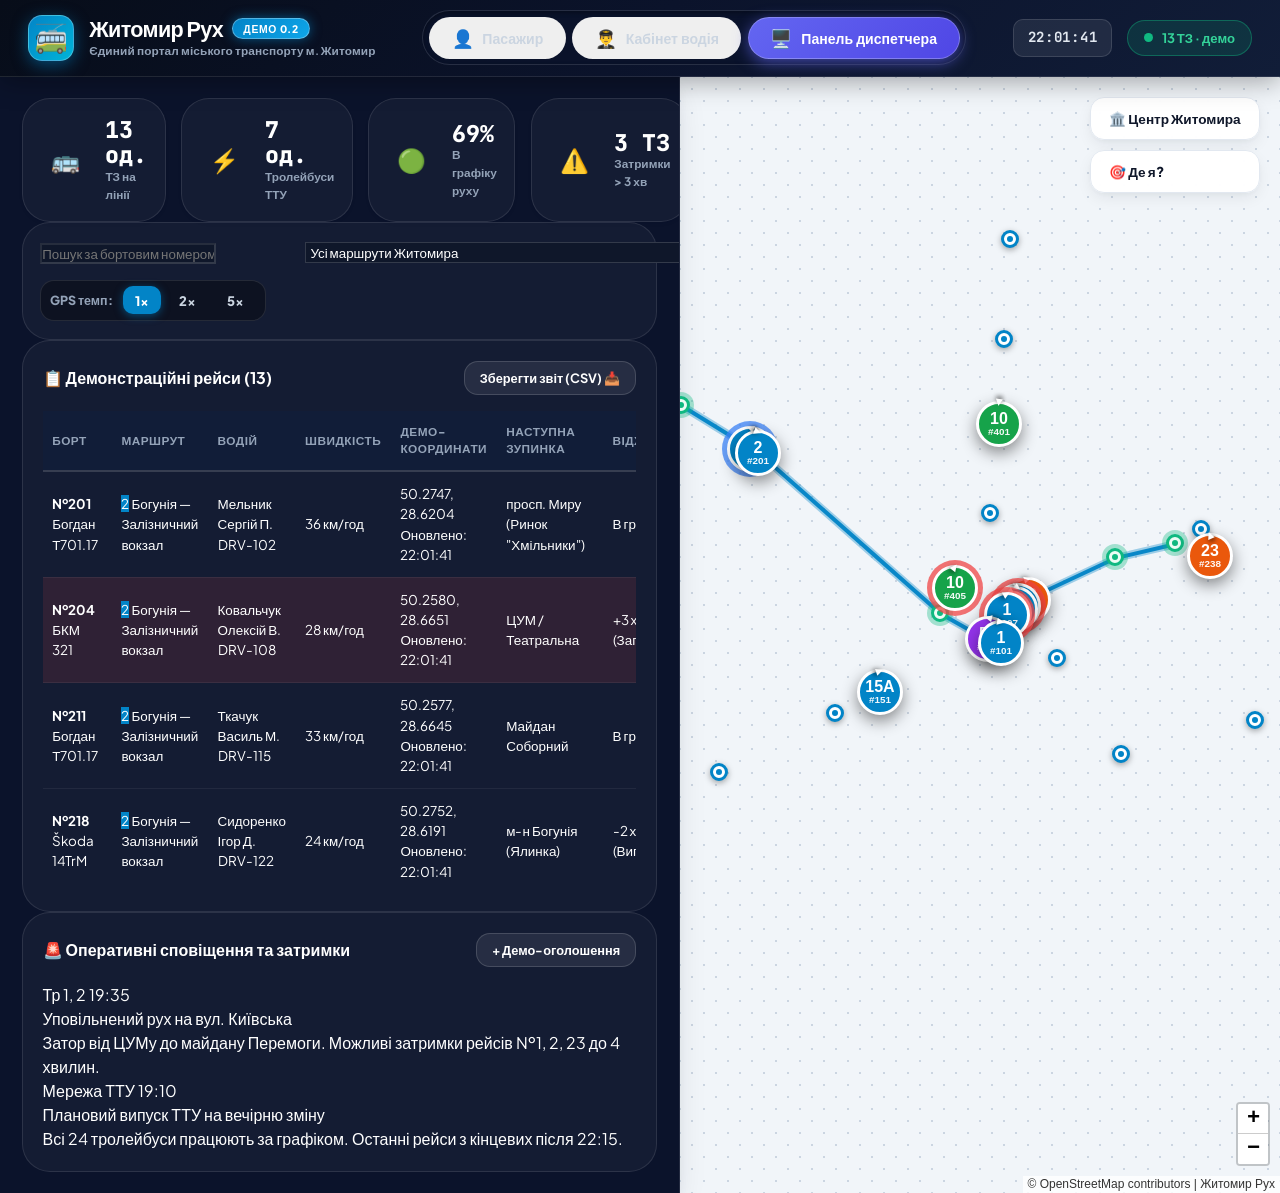
==== dispatcher.html @ 59715b7a "Add Zhytomyr transit demo app" ====
<!DOCTYPE html>
<html lang="uk">
<head>
  <meta charset="UTF-8">
  <meta name="viewport" content="width=device-width, initial-scale=1.0, maximum-scale=1.0, user-scalable=no">
  <title>Житомир Рух — Міський транспорт онлайн | Пасажир, Водій, Диспетчер</title>
  
  <!-- Шрифти -->
  <link rel="preconnect" href="https://fonts.googleapis.com">
  <link rel="preconnect" href="https://fonts.gstatic.com" crossorigin>
  <link href="https://fonts.googleapis.com/css2?family=Plus+Jakarta+Sans:wght@400;500;600;700;800;900&family=JetBrains+Mono:wght@400;500;600;700;800&display=swap" rel="stylesheet">

  <!-- Локальний автономний Leaflet CSS (без жодних помилок завантаження) -->
  <link rel="stylesheet" href="assets/leaflet.css">

  <!-- Преміум стилі додатку -->
  <link rel="stylesheet" href="css/styles.css">
</head>
<body data-page="dispatcher">

  <!-- ВЕРХНЯ ШАПКА З БРЕНДОМ ТА НАВІГАЦІЄЮ 3-Х СТОРІНОК -->
  <header class="app-header">
    <div class="brand-section">
      <a href="#passenger" class="brand-link" title="Житомир Рух">
        <div class="brand-logo-icon">🚎</div>
        <div class="brand-title-wrap">
          <h1 class="brand-title">
            Житомир Рух
            <span class="live-pill">ДЕМО 0.2</span>
          </h1>
          <span class="brand-tagline">Єдиний портал міського транспорту м. Житомир</span>
        </div>
      </a>
    </div>

    <!-- Навігація 3-х сторінок сайту -->
    <nav class="role-nav-container" aria-label="Сторінки сайту">
      <button class="role-nav-link active" data-role="passenger" title="Сторінка для пасажирів">
        <span class="role-icon">👤</span>
        <span class="role-text">Пасажир</span>
      </button>
      <button class="role-nav-link" data-role="driver" title="Сторінка для водіїв транспорту">
        <span class="role-icon">👨‍✈️</span>
        <span class="role-text">Кабінет водія</span>
      </button>
      <button class="role-nav-link" data-role="dispatcher" title="Сторінка диспетчера">
        <span class="role-icon">🖥️</span>
        <span class="role-text">Панель диспетчера</span>
      </button>
    </nav>

    <!-- Цифровий годинник та статус підключення -->
    <div class="header-right-meta">
      <div class="live-clock-badge" id="header-clock">--:--:--</div>
      <div class="header-status-indicator">
        <div class="pulse-dot"></div>
        <span id="header-live-counter">Демо-дані · GPS не підключено</span>
      </div>
    </div>
  </header>

  <!-- ГОЛОВНИЙ РОБОЧИЙ ПРОСТІР (3 ПОВНОЦІННІ СТОРІНКИ В ОДНОМУ САЙТІ) -->
  <main class="app-main-layout">

    <!-- ========================================== -->
    <!-- СТОРІНКА 1: ПАСАЖИРСЬКИЙ СЕРВІС            -->
    <!-- ========================================== -->
    <div id="page-passenger" class="page-view active-page">
      <aside class="passenger-sidebar" id="passenger-container">
        <!-- Заповнюється PassengerComponent: пошук, маршрути, табло прибуття, розклади -->
      </aside>
      <section class="map-viewport-container map-mount-point" id="map-mount-passenger">
        <!-- Спільна карта монтується сюди за замовчуванням -->
        <div id="shared-map-wrapper" style="width:100%;height:100%;position:relative;">
          <div id="leaflet-map"></div>
          <div class="map-floating-toolbar">
            <button id="btn-map-center-city" class="btn-map-control" title="Центрувати на майдані Соборному">
              <span>🏛️ Центр Житомира</span>
            </button>
            <button id="btn-map-my-location" class="btn-map-control" title="Моє поточне розташування">
              <span>🎯 Де я?</span>
            </button>
          </div>
        </div>
      </section>
    </div>

    <!-- ========================================== -->
    <!-- СТОРІНКА 2: КАБІНЕТ ВОДІЯ (COCKPIT HUD)   -->
    <!-- ========================================== -->
    <div id="page-driver" class="page-view">
      <aside class="driver-sidebar" id="driver-container">
        <!-- Заповнюється DriverComponent: цифровий спідометр, HUD, табель зупинок, кнопки заторів -->
      </aside>
      <section class="map-viewport-container map-mount-point" id="map-mount-driver">
        <!-- Сюди переміщується карта при відкритті сторінки водія -->
      </section>
    </div>

    <!-- ========================================== -->
    <!-- СТОРІНКА 3: ДИСПЕТЧЕРСЬКИЙ ПУНКТ КЕРУВАННЯ -->
    <!-- ========================================== -->
    <div id="page-dispatcher" class="page-view">
      <aside class="dispatcher-sidebar" id="dispatcher-container">
        <!-- Заповнюється DispatcherComponent: 5 KPI карток, таблиця рейсів, фільтри, журнал подій -->
      </aside>
      <section class="map-viewport-container map-mount-point" id="map-mount-dispatcher">
        <!-- Сюди переміщується карта при відкритті сторінки диспетчера -->
      </section>
    </div>

  </main>

  <!-- Локальний автономний Leaflet JS (100% надійність без збоїв мережі) -->
  <script src="assets/leaflet.js"></script>

  <!-- Головний єдиний бандл додатку -->
  <script src="js/bundle.js"></script>
</body>
</html>
---- assets/leaflet.css ----
/* required styles */

.leaflet-pane,
.leaflet-tile,
.leaflet-marker-icon,
.leaflet-marker-shadow,
.leaflet-tile-container,
.leaflet-pane > svg,
.leaflet-pane > canvas,
.leaflet-zoom-box,
.leaflet-image-layer,
.leaflet-layer {
	position: absolute;
	left: 0;
	top: 0;
	}
.leaflet-container {
	overflow: hidden;
	}
.leaflet-tile,
.leaflet-marker-icon,
.leaflet-marker-shadow {
	-webkit-user-select: none;
	   -moz-user-select: none;
	        user-select: none;
	  -webkit-user-drag: none;
	}
/* Prevents IE11 from highlighting tiles in blue */
.leaflet-tile::selection {
	background: transparent;
}
/* Safari renders non-retina tile on retina better with this, but Chrome is worse */
.leaflet-safari .leaflet-tile {
	image-rendering: -webkit-optimize-contrast;
	}
/* hack that prevents hw layers "stretching" when loading new tiles */
.leaflet-safari .leaflet-tile-container {
	width: 1600px;
	height: 1600px;
	-webkit-transform-origin: 0 0;
	}
.leaflet-marker-icon,
.leaflet-marker-shadow {
	display: block;
	}
/* .leaflet-container svg: reset svg max-width decleration shipped in Joomla! (joomla.org) 3.x */
/* .leaflet-container img: map is broken in FF if you have max-width: 100% on tiles */
.leaflet-container .leaflet-overlay-pane svg {
	max-width: none !important;
	max-height: none !important;
	}
.leaflet-container .leaflet-marker-pane img,
.leaflet-container .leaflet-shadow-pane img,
.leaflet-container .leaflet-tile-pane img,
.leaflet-container img.leaflet-image-layer,
.leaflet-container .leaflet-tile {
	max-width: none !important;
	max-height: none !important;
	width: auto;
	padding: 0;
	}

.leaflet-container img.leaflet-tile {
	/* See: https://bugs.chromium.org/p/chromium/issues/detail?id=600120 */
	mix-blend-mode: plus-lighter;
}

.leaflet-container.leaflet-touch-zoom {
	-ms-touch-action: pan-x pan-y;
	touch-action: pan-x pan-y;
	}
.leaflet-container.leaflet-touch-drag {
	-ms-touch-action: pinch-zoom;
	/* Fallback for FF which doesn't support pinch-zoom */
	touch-action: none;
	touch-action: pinch-zoom;
}
.leaflet-container.leaflet-touch-drag.leaflet-touch-zoom {
	-ms-touch-action: none;
	touch-action: none;
}
.leaflet-container {
	-webkit-tap-highlight-color: transparent;
}
.leaflet-container a {
	-webkit-tap-highlight-color: rgba(51, 181, 229, 0.4);
}
.leaflet-tile {
	filter: inherit;
	visibility: hidden;
	}
.leaflet-tile-loaded {
	visibility: inherit;
	}
.leaflet-zoom-box {
	width: 0;
	height: 0;
	-moz-box-sizing: border-box;
	     box-sizing: border-box;
	z-index: 800;
	}
/* workaround for https://bugzilla.mozilla.org/show_bug.cgi?id=888319 */
.leaflet-overlay-pane svg {
	-moz-user-select: none;
	}

.leaflet-pane         { z-index: 400; }

.leaflet-tile-pane    { z-index: 200; }
.leaflet-overlay-pane { z-index: 400; }
.leaflet-shadow-pane  { z-index: 500; }
.leaflet-marker-pane  { z-index: 600; }
.leaflet-tooltip-pane   { z-index: 650; }
.leaflet-popup-pane   { z-index: 700; }

.leaflet-map-pane canvas { z-index: 100; }
.leaflet-map-pane svg    { z-index: 200; }

.leaflet-vml-shape {
	width: 1px;
	height: 1px;
	}
.lvml {
	behavior: url(#default#VML);
	display: inline-block;
	position: absolute;
	}


/* control positioning */

.leaflet-control {
	position: relative;
	z-index: 800;
	pointer-events: visiblePainted; /* IE 9-10 doesn't have auto */
	pointer-events: auto;
	}
.leaflet-top,
.leaflet-bottom {
	position: absolute;
	z-index: 1000;
	pointer-events: none;
	}
.leaflet-top {
	top: 0;
	}
.leaflet-right {
	right: 0;
	}
.leaflet-bottom {
	bottom: 0;
	}
.leaflet-left {
	left: 0;
	}
.leaflet-control {
	float: left;
	clear: both;
	}
.leaflet-right .leaflet-control {
	float: right;
	}
.leaflet-top .leaflet-control {
	margin-top: 10px;
	}
.leaflet-bottom .leaflet-control {
	margin-bottom: 10px;
	}
.leaflet-left .leaflet-control {
	margin-left: 10px;
	}
.leaflet-right .leaflet-control {
	margin-right: 10px;
	}


/* zoom and fade animations */

.leaflet-fade-anim .leaflet-popup {
	opacity: 0;
	-webkit-transition: opacity 0.2s linear;
	   -moz-transition: opacity 0.2s linear;
	        transition: opacity 0.2s linear;
	}
.leaflet-fade-anim .leaflet-map-pane .leaflet-popup {
	opacity: 1;
	}
.leaflet-zoom-animated {
	-webkit-transform-origin: 0 0;
	    -ms-transform-origin: 0 0;
	        transform-origin: 0 0;
	}
svg.leaflet-zoom-animated {
	will-change: transform;
}

.leaflet-zoom-anim .leaflet-zoom-animated {
	-webkit-transition: -webkit-transform 0.25s cubic-bezier(0,0,0.25,1);
	   -moz-transition:    -moz-transform 0.25s cubic-bezier(0,0,0.25,1);
	        transition:         transform 0.25s cubic-bezier(0,0,0.25,1);
	}
.leaflet-zoom-anim .leaflet-tile,
.leaflet-pan-anim .leaflet-tile {
	-webkit-transition: none;
	   -moz-transition: none;
	        transition: none;
	}

.leaflet-zoom-anim .leaflet-zoom-hide {
	visibility: hidden;
	}


/* cursors */

.leaflet-interactive {
	cursor: pointer;
	}
.leaflet-grab {
	cursor: -webkit-grab;
	cursor:    -moz-grab;
	cursor:         grab;
	}
.leaflet-crosshair,
.leaflet-crosshair .leaflet-interactive {
	cursor: crosshair;
	}
.leaflet-popup-pane,
.leaflet-control {
	cursor: auto;
	}
.leaflet-dragging .leaflet-grab,
.leaflet-dragging .leaflet-grab .leaflet-interactive,
.leaflet-dragging .leaflet-marker-draggable {
	cursor: move;
	cursor: -webkit-grabbing;
	cursor:    -moz-grabbing;
	cursor:         grabbing;
	}

/* marker & overlays interactivity */
.leaflet-marker-icon,
.leaflet-marker-shadow,
.leaflet-image-layer,
.leaflet-pane > svg path,
.leaflet-tile-container {
	pointer-events: none;
	}

.leaflet-marker-icon.leaflet-interactive,
.leaflet-image-layer.leaflet-interactive,
.leaflet-pane > svg path.leaflet-interactive,
svg.leaflet-image-layer.leaflet-interactive path {
	pointer-events: visiblePainted; /* IE 9-10 doesn't have auto */
	pointer-events: auto;
	}

/* visual tweaks */

.leaflet-container {
	background: #ddd;
	outline-offset: 1px;
	}
.leaflet-container a {
	color: #0078A8;
	}
.leaflet-zoom-box {
	border: 2px dotted #38f;
	background: rgba(255,255,255,0.5);
	}


/* general typography */
.leaflet-container {
	font-family: "Helvetica Neue", Arial, Helvetica, sans-serif;
	font-size: 12px;
	font-size: 0.75rem;
	line-height: 1.5;
	}


/* general toolbar styles */

.leaflet-bar {
	box-shadow: 0 1px 5px rgba(0,0,0,0.65);
	border-radius: 4px;
	}
.leaflet-bar a {
	background-color: #fff;
	border-bottom: 1px solid #ccc;
	width: 26px;
	height: 26px;
	line-height: 26px;
	display: block;
	text-align: center;
	text-decoration: none;
	color: black;
	}
.leaflet-bar a,
.leaflet-control-layers-toggle {
	background-position: 50% 50%;
	background-repeat: no-repeat;
	display: block;
	}
.leaflet-bar a:hover,
.leaflet-bar a:focus {
	background-color: #f4f4f4;
	}
.leaflet-bar a:first-child {
	border-top-left-radius: 4px;
	border-top-right-radius: 4px;
	}
.leaflet-bar a:last-child {
	border-bottom-left-radius: 4px;
	border-bottom-right-radius: 4px;
	border-bottom: none;
	}
.leaflet-bar a.leaflet-disabled {
	cursor: default;
	background-color: #f4f4f4;
	color: #bbb;
	}

.leaflet-touch .leaflet-bar a {
	width: 30px;
	height: 30px;
	line-height: 30px;
	}
.leaflet-touch .leaflet-bar a:first-child {
	border-top-left-radius: 2px;
	border-top-right-radius: 2px;
	}
.leaflet-touch .leaflet-bar a:last-child {
	border-bottom-left-radius: 2px;
	border-bottom-right-radius: 2px;
	}

/* zoom control */

.leaflet-control-zoom-in,
.leaflet-control-zoom-out {
	font: bold 18px 'Lucida Console', Monaco, monospace;
	text-indent: 1px;
	}

.leaflet-touch .leaflet-control-zoom-in, .leaflet-touch .leaflet-control-zoom-out  {
	font-size: 22px;
	}


/* layers control */

.leaflet-control-layers {
	box-shadow: 0 1px 5px rgba(0,0,0,0.4);
	background: #fff;
	border-radius: 5px;
	}
.leaflet-control-layers-toggle {
	background-image: url(images/layers.png);
	width: 36px;
	height: 36px;
	}
.leaflet-retina .leaflet-control-layers-toggle {
	background-image: url(images/layers-2x.png);
	background-size: 26px 26px;
	}
.leaflet-touch .leaflet-control-layers-toggle {
	width: 44px;
	height: 44px;
	}
.leaflet-control-layers .leaflet-control-layers-list,
.leaflet-control-layers-expanded .leaflet-control-layers-toggle {
	display: none;
	}
.leaflet-control-layers-expanded .leaflet-control-layers-list {
	display: block;
	position: relative;
	}
.leaflet-control-layers-expanded {
	padding: 6px 10px 6px 6px;
	color: #333;
	background: #fff;
	}
.leaflet-control-layers-scrollbar {
	overflow-y: scroll;
	overflow-x: hidden;
	padding-right: 5px;
	}
.leaflet-control-layers-selector {
	margin-top: 2px;
	position: relative;
	top: 1px;
	}
.leaflet-control-layers label {
	display: block;
	font-size: 13px;
	font-size: 1.08333em;
	}
.leaflet-control-layers-separator {
	height: 0;
	border-top: 1px solid #ddd;
	margin: 5px -10px 5px -6px;
	}

/* Default icon URLs */
.leaflet-default-icon-path { /* used only in path-guessing heuristic, see L.Icon.Default */
	background-image: url(images/marker-icon.png);
	}


/* attribution and scale controls */

.leaflet-container .leaflet-control-attribution {
	background: #fff;
	background: rgba(255, 255, 255, 0.8);
	margin: 0;
	}
.leaflet-control-attribution,
.leaflet-control-scale-line {
	padding: 0 5px;
	color: #333;
	line-height: 1.4;
	}
.leaflet-control-attribution a {
	text-decoration: none;
	}
.leaflet-control-attribution a:hover,
.leaflet-control-attribution a:focus {
	text-decoration: underline;
	}
.leaflet-attribution-flag {
	display: inline !important;
	vertical-align: baseline !important;
	width: 1em;
	height: 0.6669em;
	}
.leaflet-left .leaflet-control-scale {
	margin-left: 5px;
	}
.leaflet-bottom .leaflet-control-scale {
	margin-bottom: 5px;
	}
.leaflet-control-scale-line {
	border: 2px solid #777;
	border-top: none;
	line-height: 1.1;
	padding: 2px 5px 1px;
	white-space: nowrap;
	-moz-box-sizing: border-box;
	     box-sizing: border-box;
	background: rgba(255, 255, 255, 0.8);
	text-shadow: 1px 1px #fff;
	}
.leaflet-control-scale-line:not(:first-child) {
	border-top: 2px solid #777;
	border-bottom: none;
	margin-top: -2px;
	}
.leaflet-control-scale-line:not(:first-child):not(:last-child) {
	border-bottom: 2px solid #777;
	}

.leaflet-touch .leaflet-control-attribution,
.leaflet-touch .leaflet-control-layers,
.leaflet-touch .leaflet-bar {
	box-shadow: none;
	}
.leaflet-touch .leaflet-control-layers,
.leaflet-touch .leaflet-bar {
	border: 2px solid rgba(0,0,0,0.2);
	background-clip: padding-box;
	}


/* popup */

.leaflet-popup {
	position: absolute;
	text-align: center;
	margin-bottom: 20px;
	}
.leaflet-popup-content-wrapper {
	padding: 1px;
	text-align: left;
	border-radius: 12px;
	}
.leaflet-popup-content {
	margin: 13px 24px 13px 20px;
	line-height: 1.3;
	font-size: 13px;
	font-size: 1.08333em;
	min-height: 1px;
	}
.leaflet-popup-content p {
	margin: 17px 0;
	margin: 1.3em 0;
	}
.leaflet-popup-tip-container {
	width: 40px;
	height: 20px;
	position: absolute;
	left: 50%;
	margin-top: -1px;
	margin-left: -20px;
	overflow: hidden;
	pointer-events: none;
	}
.leaflet-popup-tip {
	width: 17px;
	height: 17px;
	padding: 1px;

	margin: -10px auto 0;
	pointer-events: auto;

	-webkit-transform: rotate(45deg);
	   -moz-transform: rotate(45deg);
	    -ms-transform: rotate(45deg);
	        transform: rotate(45deg);
	}
.leaflet-popup-content-wrapper,
.leaflet-popup-tip {
	background: white;
	color: #333;
	box-shadow: 0 3px 14px rgba(0,0,0,0.4);
	}
.leaflet-container a.leaflet-popup-close-button {
	position: absolute;
	top: 0;
	right: 0;
	border: none;
	text-align: center;
	width: 24px;
	height: 24px;
	font: 16px/24px Tahoma, Verdana, sans-serif;
	color: #757575;
	text-decoration: none;
	background: transparent;
	}
.leaflet-container a.leaflet-popup-close-button:hover,
.leaflet-container a.leaflet-popup-close-button:focus {
	color: #585858;
	}
.leaflet-popup-scrolled {
	overflow: auto;
	}

.leaflet-oldie .leaflet-popup-content-wrapper {
	-ms-zoom: 1;
	}
.leaflet-oldie .leaflet-popup-tip {
	width: 24px;
	margin: 0 auto;

	-ms-filter: "progid:DXImageTransform.Microsoft.Matrix(M11=0.70710678, M12=0.70710678, M21=-0.70710678, M22=0.70710678)";
	filter: progid:DXImageTransform.Microsoft.Matrix(M11=0.70710678, M12=0.70710678, M21=-0.70710678, M22=0.70710678);
	}

.leaflet-oldie .leaflet-control-zoom,
.leaflet-oldie .leaflet-control-layers,
.leaflet-oldie .leaflet-popup-content-wrapper,
.leaflet-oldie .leaflet-popup-tip {
	border: 1px solid #999;
	}


/* div icon */

.leaflet-div-icon {
	background: #fff;
	border: 1px solid #666;
	}


/* Tooltip */
/* Base styles for the element that has a tooltip */
.leaflet-tooltip {
	position: absolute;
	padding: 6px;
	background-color: #fff;
	border: 1px solid #fff;
	border-radius: 3px;
	color: #222;
	white-space: nowrap;
	-webkit-user-select: none;
	-moz-user-select: none;
	-ms-user-select: none;
	user-select: none;
	pointer-events: none;
	box-shadow: 0 1px 3px rgba(0,0,0,0.4);
	}
.leaflet-tooltip.leaflet-interactive {
	cursor: pointer;
	pointer-events: auto;
	}
.leaflet-tooltip-top:before,
.leaflet-tooltip-bottom:before,
.leaflet-tooltip-left:before,
.leaflet-tooltip-right:before {
	position: absolute;
	pointer-events: none;
	border: 6px solid transparent;
	background: transparent;
	content: "";
	}

/* Directions */

.leaflet-tooltip-bottom {
	margin-top: 6px;
}
.leaflet-tooltip-top {
	margin-top: -6px;
}
.leaflet-tooltip-bottom:before,
.leaflet-tooltip-top:before {
	left: 50%;
	margin-left: -6px;
	}
.leaflet-tooltip-top:before {
	bottom: 0;
	margin-bottom: -12px;
	border-top-color: #fff;
	}
.leaflet-tooltip-bottom:before {
	top: 0;
	margin-top: -12px;
	margin-left: -6px;
	border-bottom-color: #fff;
	}
.leaflet-tooltip-left {
	margin-left: -6px;
}
.leaflet-tooltip-right {
	margin-left: 6px;
}
.leaflet-tooltip-left:before,
.leaflet-tooltip-right:before {
	top: 50%;
	margin-top: -6px;
	}
.leaflet-tooltip-left:before {
	right: 0;
	margin-right: -12px;
	border-left-color: #fff;
	}
.leaflet-tooltip-right:before {
	left: 0;
	margin-left: -12px;
	border-right-color: #fff;
	}

/* Printing */

@media print {
	/* Prevent printers from removing background-images of controls. */
	.leaflet-control {
		-webkit-print-color-adjust: exact;
		print-color-adjust: exact;
		}
	}
---- css/styles.css ----
/* ==========================================================================
   ЖИТОМИР РУХ — ПРЕМІУМ ДИЗАЙН-СИСТЕМА МІСЬКОГО ТРАНСПОРТУ (2.0)
   Сучасний муніципальний веб-сервіс європейського рівня
   ========================================================================== */

@import url('https://fonts.googleapis.com/css2?family=Plus+Jakarta+Sans:wght@400;500;600;700;800;900&family=JetBrains+Mono:wght@400;500;600;700;800&display=swap');

:root {
  /* Палітра міського електротранспорту */
  --primary-50: #f0f9ff;
  --primary-100: #e0f2fe;
  --primary-200: #bae6fd;
  --primary-300: #7dd3fc;
  --primary-400: #38bdf8;
  --primary-500: #0ea5e9;
  --primary-600: #0284c7;
  --primary-700: #0369a1;
  --primary-800: #075985;
  --primary-900: #0c4a6e;
  --primary-glow: rgba(2, 132, 199, 0.35);

  /* Тематичні кольори транспорту */
  --color-trolley: #0284c7;
  --color-bus: #10b981;
  --color-orange: #f97316;
  --color-purple: #8b5cf6;

  /* Семантичні статуси */
  --success: #10b981;
  --success-glow: rgba(16, 185, 129, 0.3);
  --success-bg: #ecfdf5;
  --success-text: #065f46;
  --success-border: #a7f3d0;

  --warning: #f59e0b;
  --warning-glow: rgba(245, 158, 11, 0.3);
  --warning-bg: #fffbeb;
  --warning-text: #92400e;
  --warning-border: #fde68a;

  --danger: #ef4444;
  --danger-glow: rgba(239, 68, 68, 0.3);
  --danger-bg: #fef2f2;
  --danger-text: #991b1b;
  --danger-border: #fecaca;

  --info: #3b82f6;
  --info-bg: #eff6ff;
  --info-text: #1e40af;
  --info-border: #bfdbfe;

  /* Темна та світла основа */
  --bg-deep: #070d19;
  --bg-header: #0b132b;
  --bg-surface-dark: #111d38;
  --bg-card-dark: #162447;
  
  --bg-app: #f4f6fa;
  --bg-card: #ffffff;
  --bg-subtle: #f8fafc;

  --text-main: #0f172a;
  --text-secondary: #334155;
  --text-muted: #64748b;
  --text-light: #94a3b8;
  --text-white: #ffffff;

  --border-subtle: #e2e8f0;
  --border-strong: #cbd5e1;
  --border-focus: #0284c7;

  /* Закруглення */
  --radius-xs: 6px;
  --radius-sm: 10px;
  --radius-md: 14px;
  --radius-lg: 20px;
  --radius-xl: 28px;
  --radius-full: 9999px;

  /* Тіні та глибина */
  --shadow-sm: 0 2px 4px rgba(15, 23, 42, 0.04), 0 1px 2px rgba(15, 23, 42, 0.02);
  --shadow-md: 0 6px 16px -2px rgba(15, 23, 42, 0.08), 0 2px 6px -1px rgba(15, 23, 42, 0.04);
  --shadow-lg: 0 14px 30px -5px rgba(15, 23, 42, 0.12), 0 6px 12px -3px rgba(15, 23, 42, 0.06);
  --shadow-floating: 0 20px 40px -10px rgba(15, 23, 42, 0.2);
  --shadow-glow: 0 0 20px var(--primary-glow);

  /* Шрифти */
  --font-sans: 'Plus Jakarta Sans', -apple-system, BlinkMacSystemFont, 'Segoe UI', Roboto, sans-serif;
  --font-mono: 'JetBrains Mono', ui-monospace, Menlo, Monaco, Consolas, monospace;

  --transition-fast: 0.15s cubic-bezier(0.4, 0, 0.2, 1);
  --transition-normal: 0.25s cubic-bezier(0.4, 0, 0.2, 1);
}

/* ==========================================================================
   БАЗОВІ СТИЛІ ТА СКИДАННЯ
   ========================================================================== */

* {
  box-sizing: border-box;
  margin: 0;
  padding: 0;
}

body {
  font-family: var(--font-sans);
  background-color: var(--bg-app);
  color: var(--text-main);
  line-height: 1.5;
  height: 100vh;
  display: flex;
  flex-direction: column;
  overflow: hidden;
  -webkit-font-smoothing: antialiased;
}

a {
  color: inherit;
  text-decoration: none;
}

button, input, select {
  font-family: inherit;
}

/* ==========================================================================
   ПРЕМІУМ ШАПКА ТА НАВІГАЦІЯ 3-Х СТОРІНОК
   ========================================================================== */

.app-header {
  background: linear-gradient(135deg, #070d19 0%, #0b132b 50%, #111d38 100%);
  color: #ffffff;
  padding: 0.65rem 1.75rem;
  display: flex;
  align-items: center;
  justify-content: space-between;
  box-shadow: 0 4px 25px rgba(0, 0, 0, 0.35);
  z-index: 1000;
  flex-shrink: 0;
  border-bottom: 1px solid rgba(255, 255, 255, 0.1);
}

.brand-section {
  display: flex;
  align-items: center;
}

.brand-link {
  display: flex;
  align-items: center;
  gap: 0.95rem;
  transition: opacity var(--transition-fast);
}

.brand-link:hover {
  opacity: 0.92;
}

.brand-logo-icon {
  width: 46px;
  height: 46px;
  background: linear-gradient(135deg, #0284c7 0%, #00b4d8 100%);
  border-radius: var(--radius-md);
  display: flex;
  align-items: center;
  justify-content: center;
  font-size: 1.7rem;
  box-shadow: 0 4px 16px rgba(2, 132, 199, 0.5);
  border: 1px solid rgba(255, 255, 255, 0.25);
  flex-shrink: 0;
}

.brand-title-wrap {
  display: flex;
  flex-direction: column;
}

.brand-title {
  font-size: 1.35rem;
  font-weight: 900;
  letter-spacing: -0.03em;
  color: #ffffff;
  display: flex;
  align-items: center;
  gap: 0.55rem;
  line-height: 1.2;
}

.live-pill {
  font-size: 0.65rem;
  background: linear-gradient(135deg, #0284c7, #0ea5e9);
  padding: 0.2rem 0.65rem;
  border-radius: var(--radius-full);
  font-weight: 800;
  text-transform: uppercase;
  letter-spacing: 0.06em;
  box-shadow: 0 0 12px rgba(2, 132, 199, 0.6);
  border: 1px solid rgba(255, 255, 255, 0.3);
}

.brand-tagline {
  font-size: 0.74rem;
  color: #94a3b8;
  font-weight: 600;
  letter-spacing: 0.01em;
}

/* Навігаційний перемикач 3-х сторінок сайту */
.role-nav-container {
  display: flex;
  background: rgba(11, 19, 43, 0.7);
  padding: 0.35rem;
  border-radius: var(--radius-full);
  gap: 0.4rem;
  border: 1px solid rgba(255, 255, 255, 0.12);
  backdrop-filter: blur(14px);
  box-shadow: inset 0 2px 4px rgba(0, 0, 0, 0.3);
}

.role-nav-link {
  display: flex;
  align-items: center;
  gap: 0.55rem;
  padding: 0.55rem 1.35rem;
  border-radius: var(--radius-full);
  font-size: 0.88rem;
  font-weight: 700;
  color: #cbd5e1;
  transition: all var(--transition-fast);
  cursor: pointer;
  border: 1px solid transparent;
}

.role-nav-link:hover {
  color: #ffffff;
  background: rgba(255, 255, 255, 0.08);
}

.role-nav-link.active {
  background: linear-gradient(135deg, #0284c7 0%, #0369a1 100%);
  color: #ffffff;
  box-shadow: 0 4px 15px rgba(2, 132, 199, 0.6);
  border-color: rgba(255, 255, 255, 0.25);
}

.role-nav-link.driver-active.active {
  background: linear-gradient(135deg, #10b981 0%, #059669 100%);
  box-shadow: 0 4px 15px rgba(16, 185, 129, 0.6);
}

.role-nav-link.dispatcher-active.active {
  background: linear-gradient(135deg, #6366f1 0%, #4f46e5 100%);
  box-shadow: 0 4px 15px rgba(99, 102, 241, 0.6);
}

.role-icon {
  font-size: 1.1rem;
}

.header-right-meta {
  display: flex;
  align-items: center;
  gap: 0.95rem;
}

.live-clock-badge {
  font-family: var(--font-mono);
  font-size: 0.88rem;
  font-weight: 700;
  color: #e2e8f0;
  background: rgba(255, 255, 255, 0.08);
  padding: 0.45rem 0.85rem;
  border-radius: var(--radius-sm);
  border: 1px solid rgba(255, 255, 255, 0.12);
  letter-spacing: 0.05em;
}

.header-status-indicator {
  display: flex;
  align-items: center;
  gap: 0.55rem;
  background: rgba(16, 185, 129, 0.15);
  border: 1px solid rgba(16, 185, 129, 0.4);
  padding: 0.45rem 1rem;
  border-radius: var(--radius-full);
  font-size: 0.82rem;
  font-weight: 700;
  color: #34d399;
}

.pulse-dot {
  width: 9px;
  height: 9px;
  background-color: #10b981;
  border-radius: 50%;
  animation: pulse-ring 2s infinite ease-out;
}

@keyframes pulse-ring {
  0% { transform: scale(0.95); box-shadow: 0 0 0 0 rgba(16, 185, 129, 0.8); }
  70% { transform: scale(1.15); box-shadow: 0 0 0 10px rgba(16, 185, 129, 0); }
  100% { transform: scale(0.95); box-shadow: 0 0 0 0 rgba(16, 185, 129, 0); }
}

/* ==========================================================================
   КОНТЕЙНЕР СТОРІНОК ТА ПЕРЕМИКАННЯ
   ========================================================================== */

.page-view {
  display: none;
  width: 100%;
  height: 100%;
  overflow: hidden;
  position: relative;
}

.page-view.active-page {
  display: flex;
  animation: fadeIn 0.25s ease-out forwards;
}

@keyframes fadeIn {
  from { opacity: 0; transform: translateY(4px); }
  to { opacity: 1; transform: translateY(0); }
}

/* ==========================================================================
   СТОРІНКА 1: ПАСАЖИРСЬКИЙ СЕРВІС
   ========================================================================== */

.passenger-layout {
  display: flex;
  width: 100%;
  height: 100%;
  overflow: hidden;
}

.passenger-sidebar {
  width: 520px;
  max-width: 48vw;
  background: #ffffff;
  border-right: 1px solid var(--border-subtle);
  display: flex;
  flex-direction: column;
  overflow-y: auto;
  z-index: 20;
  box-shadow: var(--shadow-lg);
  flex-shrink: 0;
  scrollbar-width: thin;
  scrollbar-color: #cbd5e1 #f8fafc;
}

.passenger-sidebar::-webkit-scrollbar {
  width: 6px;
}
.passenger-sidebar::-webkit-scrollbar-thumb {
  background: #cbd5e1;
  border-radius: var(--radius-full);
}

.passenger-tabs-nav {
  display: flex;
  border-bottom: 1px solid var(--border-subtle);
  background: #ffffff;
  position: sticky;
  top: 0;
  z-index: 30;
  box-shadow: 0 2px 8px rgba(0, 0, 0, 0.03);
}

.nav-tab-btn {
  flex: 1;
  display: flex;
  flex-direction: column;
  align-items: center;
  justify-content: center;
  padding: 0.85rem 0.25rem;
  background: transparent;
  border: none;
  border-bottom: 3px solid transparent;
  font-size: 0.78rem;
  font-weight: 800;
  color: var(--text-muted);
  cursor: pointer;
  transition: all var(--transition-fast);
  gap: 0.25rem;
}

.nav-tab-btn .tab-icon {
  font-size: 1.25rem;
}

.nav-tab-btn:hover {
  color: var(--primary-600);
  background: #f8fafc;
}

.nav-tab-btn.active {
  color: var(--primary-600);
  border-bottom-color: var(--primary-600);
  background: #ffffff;
}

.passenger-tab-body {
  padding: 1.25rem;
  display: flex;
  flex-direction: column;
  gap: 1.35rem;
}

/* Пошуковий рядок */
.search-filter-box {
  display: flex;
  flex-direction: column;
  gap: 0.85rem;
}

.search-input-wrapper {
  position: relative;
  display: flex;
  align-items: center;
}

.search-icon {
  position: absolute;
  left: 1.15rem;
  font-size: 1.15rem;
  color: var(--text-light);
  pointer-events: none;
}

.search-input {
  width: 100%;
  padding: 0.85rem 2.6rem 0.85rem 2.85rem;
  border: 1.5px solid var(--border-subtle);
  border-radius: var(--radius-md);
  font-size: 0.95rem;
  font-weight: 600;
  font-family: inherit;
  background: #ffffff;
  color: var(--text-main);
  box-shadow: var(--shadow-sm);
  transition: all var(--transition-fast);
}

.search-input:focus {
  outline: none;
  border-color: var(--border-focus);
  box-shadow: 0 0 0 4px rgba(2, 132, 199, 0.15);
}

.btn-clear {
  position: absolute;
  right: 0.85rem;
  background: #f1f5f9;
  border: none;
  color: var(--text-muted);
  width: 24px;
  height: 24px;
  border-radius: 50%;
  font-size: 0.8rem;
  display: flex;
  align-items: center;
  justify-content: center;
  cursor: pointer;
  transition: all var(--transition-fast);
}

.btn-clear:hover {
  background: #e2e8f0;
  color: var(--text-main);
}

.filter-pills {
  display: flex;
  gap: 0.5rem;
}

.filter-pill {
  padding: 0.45rem 1rem;
  background: #f1f5f9;
  border: 1px solid var(--border-subtle);
  border-radius: var(--radius-full);
  font-size: 0.82rem;
  font-weight: 700;
  color: var(--text-secondary);
  cursor: pointer;
  transition: all var(--transition-fast);
}

.filter-pill:hover {
  background: #e2e8f0;
  color: var(--text-main);
}

.filter-pill.active {
  background: var(--primary-100);
  border-color: var(--primary-600);
  color: var(--primary-800);
  box-shadow: 0 2px 6px rgba(2, 132, 199, 0.2);
}

/* Маршрутні чіпи */
.routes-horizontal-list {
  display: flex;
  gap: 0.65rem;
  overflow-x: auto;
  padding-bottom: 0.5rem;
  scrollbar-width: thin;
}

.stop-search-results {
  display: flex;
  flex-wrap: wrap;
  gap: 0.5rem;
  padding: 0 1rem 0.75rem;
}

.stop-search-heading,
.stop-search-empty {
  width: 100%;
  color: #64748b;
  font-size: 0.78rem;
}

.stop-search-result {
  display: flex;
  flex-direction: column;
  align-items: flex-start;
  gap: 0.15rem;
  border: 1px solid var(--border-subtle);
  border-radius: 0.65rem;
  background: #fff;
  padding: 0.55rem 0.75rem;
  color: var(--text-main);
  text-align: left;
  cursor: pointer;
}

.stop-search-result span {
  color: #64748b;
  font-size: 0.72rem;
}

.stop-search-result:hover {
  border-color: var(--primary-600);
  background: #f0f9ff;
}

.route-chip {
  flex-shrink: 0;
  display: flex;
  align-items: center;
  gap: 0.65rem;
  padding: 0.6rem 0.95rem;
  background: #ffffff;
  border: 1.5px solid var(--border-subtle);
  border-radius: var(--radius-md);
  cursor: pointer;
  transition: all var(--transition-fast);
  box-shadow: var(--shadow-sm);
}

.route-chip:hover {
  background: #f8fafc;
  border-color: var(--border-strong);
  transform: translateY(-2px);
  box-shadow: var(--shadow-md);
}

.route-chip.active {
  background: #ffffff;
  border-color: var(--chip-color, var(--primary-600));
  box-shadow: 0 0 0 2px var(--chip-color, var(--primary-600)), var(--shadow-md);
}

.route-chip-badge {
  background: var(--chip-color, var(--primary-600));
  color: #ffffff;
  font-weight: 900;
  font-size: 0.95rem;
  padding: 0.25rem 0.65rem;
  border-radius: var(--radius-sm);
  box-shadow: 0 2px 6px rgba(0, 0, 0, 0.15);
}

.route-chip-info {
  display: flex;
  flex-direction: column;
  max-width: 155px;
}

.route-chip-type {
  font-size: 0.68rem;
  text-transform: uppercase;
  color: var(--text-muted);
  font-weight: 800;
  letter-spacing: 0.03em;
}

.route-chip-name {
  font-size: 0.82rem;
  white-space: nowrap;
  overflow: hidden;
  text-overflow: ellipsis;
  font-weight: 700;
  color: var(--text-main);
}

/* Картка активного маршруту */
.selected-route-card {
  background: #ffffff;
  border: 1px solid var(--border-subtle);
  border-radius: var(--radius-xl);
  padding: 1.45rem;
  box-shadow: var(--shadow-md);
  display: flex;
  flex-direction: column;
  gap: 1.25rem;
}

.route-card-header {
  display: flex;
  align-items: flex-start;
  justify-content: space-between;
  gap: 0.95rem;
}

.route-title-group {
  display: flex;
  align-items: center;
  gap: 1.1rem;
}

.route-large-badge {
  color: #ffffff;
  font-size: 1.6rem;
  font-weight: 900;
  padding: 0.65rem 1.2rem;
  border-radius: var(--radius-md);
  box-shadow: 0 4px 14px rgba(0, 0, 0, 0.18);
}

.route-type-badge {
  font-size: 0.76rem;
  font-weight: 800;
  text-transform: uppercase;
  color: var(--text-muted);
  letter-spacing: 0.04em;
}

.route-main-name {
  font-size: 1.2rem;
  font-weight: 900;
  line-height: 1.25;
  color: var(--text-main);
}

.btn-star-fav {
  background: #f8fafc;
  border: 1px solid var(--border-subtle);
  padding: 0.5rem 0.95rem;
  border-radius: var(--radius-full);
  font-size: 0.82rem;
  font-weight: 700;
  cursor: pointer;
  color: var(--text-secondary);
  transition: all var(--transition-fast);
}

.btn-star-fav:hover {
  background: #fffbeb;
  border-color: #fde68a;
  color: #d97706;
}

.btn-star-fav.is-fav {
  background: #fef3c7;
  border-color: #f59e0b;
  color: #b45309;
}

.route-meta-strip {
  display: grid;
  grid-template-columns: repeat(2, 1fr);
  gap: 0.75rem;
  background: #f8fafc;
  padding: 0.95rem 1.15rem;
  border-radius: var(--radius-lg);
  border: 1px solid var(--border-subtle);
}

.meta-item {
  display: flex;
  flex-direction: column;
}

.meta-label {
  color: var(--text-muted);
  font-size: 0.72rem;
  font-weight: 700;
}

.meta-val {
  font-weight: 800;
  color: var(--text-main);
  font-size: 0.92rem;
}

.text-emerald {
  color: #059669;
}

/* Перемикач напрямків */
.direction-switch-bar {
  display: flex;
  flex-direction: column;
  gap: 0.45rem;
  background: #f1f5f9;
  padding: 0.45rem;
  border-radius: var(--radius-md);
}

.dir-btn {
  background: transparent;
  border: none;
  padding: 0.65rem 0.95rem;
  border-radius: var(--radius-sm);
  font-size: 0.85rem;
  text-align: left;
  color: var(--text-secondary);
  cursor: pointer;
  font-weight: 600;
  transition: all var(--transition-fast);
}

.dir-btn span {
  font-weight: 900;
  color: var(--text-main);
}

.dir-btn.active {
  background: #ffffff;
  color: var(--primary-600);
  font-weight: 800;
  box-shadow: var(--shadow-sm);
}

/* Таймлайн зупинок */
.stops-timeline-wrapper {
  display: flex;
  flex-direction: column;
  gap: 0.85rem;
}

.section-subheading {
  font-size: 0.92rem;
  font-weight: 800;
  color: var(--text-secondary);
}

.stops-timeline {
  display: flex;
  flex-direction: column;
  position: relative;
  padding-left: 1.25rem;
}

.stops-timeline::before {
  content: '';
  position: absolute;
  top: 14px;
  bottom: 14px;
  left: 21px;
  width: 3px;
  background: #cbd5e1;
  z-index: 1;
}

.stop-timeline-node {
  position: relative;
  display: flex;
  align-items: flex-start;
  gap: 1.05rem;
  padding: 0.65rem 0;
  cursor: pointer;
  transition: all var(--transition-fast);
}

.stop-timeline-node:hover .node-name {
  color: var(--primary-600);
}

.node-marker {
  position: relative;
  z-index: 2;
  width: 17px;
  height: 17px;
  border-radius: 50%;
  background: #ffffff;
  border: 4px solid #64748b;
  margin-top: 2px;
  transition: all var(--transition-fast);
  flex-shrink: 0;
}

.node-marker.terminal {
  border-color: var(--primary-600);
  background: var(--primary-600);
}

.stop-timeline-node.selected .node-marker {
  border-color: #10b981;
  background: #10b981;
  box-shadow: 0 0 0 6px rgba(16, 185, 129, 0.25);
}

.node-content {
  flex: 1;
  display: flex;
  flex-direction: column;
}

.node-name-row {
  display: flex;
  align-items: center;
  gap: 0.5rem;
}

.node-name {
  font-size: 0.94rem;
  font-weight: 700;
  color: var(--text-main);
}

.node-sub {
  display: flex;
  align-items: center;
  justify-content: space-between;
  font-size: 0.76rem;
  color: var(--text-muted);
}

.btn-peek-eta {
  background: transparent;
  border: none;
  color: var(--primary-600);
  font-size: 0.78rem;
  font-weight: 800;
  cursor: pointer;
  padding: 0;
}

.btn-peek-eta:hover {
  text-decoration: underline;
}

/* Цифрове табло прибуття на зупинці (LED Airport style) */
.live-stop-card {
  background: linear-gradient(135deg, #0b132b 0%, #111d38 100%);
  color: #ffffff;
  border-radius: var(--radius-xl);
  padding: 1.45rem;
  box-shadow: var(--shadow-floating);
  display: flex;
  flex-direction: column;
  gap: 1.15rem;
  border: 1px solid rgba(255, 255, 255, 0.12);
}

.stop-card-head {
  display: flex;
  justify-content: space-between;
  align-items: flex-start;
}

.badge-live-pulse {
  display: inline-flex;
  align-items: center;
  font-size: 0.74rem;
  font-weight: 800;
  color: #34d399;
  text-transform: uppercase;
  margin-bottom: 0.35rem;
  letter-spacing: 0.05em;
}

.stop-headline {
  font-size: 1.35rem;
  font-weight: 900;
  line-height: 1.2;
}

.stop-zone-label {
  font-size: 0.8rem;
  color: #94a3b8;
  font-weight: 600;
}

.arrivals-table-container {
  overflow-x: auto;
}

.arrivals-table {
  width: 100%;
  border-collapse: collapse;
  font-size: 0.86rem;
}

.arrivals-table th {
  text-align: left;
  padding: 0.65rem 0.5rem;
  border-bottom: 1px solid rgba(255, 255, 255, 0.15);
  color: #94a3b8;
  font-weight: 800;
  font-size: 0.74rem;
  text-transform: uppercase;
  letter-spacing: 0.04em;
}

.arrivals-table td {
  padding: 0.85rem 0.5rem;
  border-bottom: 1px solid rgba(255, 255, 255, 0.08);
  vertical-align: middle;
}

.arrival-row.row-imminent {
  background: rgba(16, 185, 129, 0.12);
}

.arrival-route-badge {
  display: inline-block;
  color: #ffffff;
  font-weight: 900;
  padding: 0.25rem 0.65rem;
  border-radius: var(--radius-sm);
  font-size: 0.95rem;
  box-shadow: 0 2px 6px rgba(0, 0, 0, 0.25);
}

.arrival-type-sub {
  display: block;
  font-size: 0.68rem;
  color: #94a3b8;
  font-weight: 700;
}

.arrival-dest-name {
  font-weight: 800;
  color: #ffffff;
}

.arrival-stops-away {
  font-size: 0.72rem;
  color: #94a3b8;
}

.arrival-model {
  font-weight: 600;
  color: #cbd5e1;
}

.arrival-board-num {
  font-size: 0.72rem;
  color: #94a3b8;
}

.col-eta {
  text-align: right;
}

.eta-big {
  font-size: 1.35rem;
  font-weight: 900;
  font-family: var(--font-mono);
  color: #38bdf8;
  text-shadow: 0 0 12px rgba(56, 189, 248, 0.4);
}

.text-urgent {
  color: #f43f5e;
  text-shadow: 0 0 15px rgba(244, 63, 94, 0.5);
  animation: pulse-text 1.5s infinite;
}

@keyframes pulse-text {
  0%, 100% { opacity: 1; }
  50% { opacity: 0.65; }
}

/* ==========================================================================
   СТОРІНКА 2: КАБІНЕТ ВОДІЯ (COCKPIT HUD)
   ========================================================================== */

.driver-layout {
  display: flex;
  width: 100%;
  height: 100%;
  overflow: hidden;
  background: #070d19;
}

.driver-sidebar {
  width: 550px;
  max-width: 50vw;
  background: #0b132b;
  border-right: 1px solid rgba(255, 255, 255, 0.1);
  display: flex;
  flex-direction: column;
  overflow-y: auto;
  z-index: 20;
  box-shadow: var(--shadow-lg);
  flex-shrink: 0;
  color: #ffffff;
  padding: 1.35rem;
  gap: 1.35rem;
  scrollbar-width: thin;
  scrollbar-color: #334155 #0b132b;
}

.driver-card-dark {
  background: rgba(255, 255, 255, 0.04);
  border: 1px solid rgba(255, 255, 255, 0.1);
  border-radius: var(--radius-xl);
  padding: 1.35rem;
  display: flex;
  flex-direction: column;
  gap: 1rem;
  box-shadow: var(--shadow-md);
}

.driver-profile-header {
  display: flex;
  align-items: center;
  gap: 1.15rem;
}

.driver-avatar-circle {
  width: 62px;
  height: 62px;
  border-radius: 50%;
  background: linear-gradient(135deg, #10b981 0%, #059669 100%);
  display: flex;
  align-items: center;
  justify-content: center;
  font-size: 2.2rem;
  box-shadow: 0 4px 15px rgba(16, 185, 129, 0.4);
  border: 2px solid rgba(255, 255, 255, 0.3);
}

.driver-name-text {
  font-size: 1.35rem;
  font-weight: 900;
  line-height: 1.2;
}

.driver-sub-id {
  font-size: 0.8rem;
  color: #94a3b8;
  font-family: var(--font-mono);
}

.shift-controls-bar {
  display: flex;
  align-items: center;
  justify-content: space-between;
  background: rgba(0, 0, 0, 0.25);
  padding: 0.95rem 1.25rem;
  border-radius: var(--radius-lg);
  border: 1px solid rgba(255, 255, 255, 0.08);
}

.shift-status-text {
  font-size: 0.92rem;
  font-weight: 800;
  display: flex;
  align-items: center;
  gap: 0.6rem;
}

.shift-active { color: #34d399; }
.shift-idle { color: #94a3b8; }

.btn-shift-toggle {
  padding: 0.75rem 1.45rem;
  border-radius: var(--radius-md);
  font-size: 0.88rem;
  font-weight: 800;
  cursor: pointer;
  border: none;
  transition: all var(--transition-fast);
}

.btn-shift-start {
  background: linear-gradient(135deg, #10b981, #059669);
  color: #ffffff;
  box-shadow: 0 4px 15px rgba(16, 185, 129, 0.4);
}

.btn-shift-end {
  background: linear-gradient(135deg, #ef4444, #dc2626);
  color: #ffffff;
  box-shadow: 0 4px 15px rgba(239, 68, 68, 0.4);
}

.btn-shift-toggle:hover {
  transform: translateY(-2px);
}

/* Cockpit HUD Gauges */
.cockpit-gauges-grid {
  display: grid;
  grid-template-columns: 1.1fr 1.6fr 1.2fr;
  gap: 1rem;
}

.cockpit-gauge-box {
  background: rgba(0, 0, 0, 0.35);
  border: 1px solid rgba(255, 255, 255, 0.1);
  border-radius: var(--radius-lg);
  padding: 1.15rem;
  display: flex;
  flex-direction: column;
  align-items: center;
  justify-content: center;
  text-align: center;
}

.speed-lcd {
  font-size: 3.4rem;
  font-weight: 900;
  font-family: var(--font-mono);
  line-height: 1;
  color: #38bdf8;
  text-shadow: 0 0 20px rgba(56, 189, 248, 0.5);
}

.speed-unit-tag {
  font-size: 0.82rem;
  color: #94a3b8;
  text-transform: uppercase;
  font-weight: 800;
}

.gauge-caption {
  font-size: 0.72rem;
  color: #cbd5e1;
  margin-top: 0.45rem;
  font-weight: 700;
}

.next-stop-callout {
  align-items: stretch;
  text-align: left;
}

.callout-label {
  font-size: 0.68rem;
  text-transform: uppercase;
  color: #f59e0b;
  font-weight: 900;
  letter-spacing: 0.05em;
}

.callout-name {
  font-size: 1.05rem;
  font-weight: 900;
  color: #ffffff;
  margin-top: 0.2rem;
  line-height: 1.3;
}

.btn-announce-stop {
  background: linear-gradient(135deg, #0284c7 0%, #0369a1 100%);
  color: #ffffff;
  border: none;
  padding: 0.65rem 0.95rem;
  border-radius: var(--radius-md);
  font-size: 0.82rem;
  font-weight: 800;
  cursor: pointer;
  margin-top: 0.65rem;
  box-shadow: 0 4px 12px rgba(2, 132, 199, 0.4);
  transition: all var(--transition-fast);
}

.btn-announce-stop:hover {
  transform: translateY(-1px);
}

.deviation-lcd {
  font-size: 3rem;
  font-weight: 900;
  font-family: var(--font-mono);
  line-height: 1;
}

.dev-unit-sub {
  font-size: 1.2rem;
}

.text-ahead { color: #38bdf8; text-shadow: 0 0 15px rgba(56, 189, 248, 0.5); }
.text-ontime { color: #34d399; text-shadow: 0 0 15px rgba(52, 211, 153, 0.5); }
.text-delayed { color: #f43f5e; text-shadow: 0 0 15px rgba(244, 63, 94, 0.5); }

/* ==========================================================================
   СТОРІНКА 3: ДИСПЕТЧЕРСЬКИЙ ЦЕНТР КЕРУВАННЯ
   ========================================================================== */

.dispatcher-layout {
  display: flex;
  width: 100%;
  height: 100%;
  overflow: hidden;
  background: #070d19;
}

.dispatcher-sidebar {
  width: 680px;
  max-width: 58vw;
  background: #0b132b;
  border-right: 1px solid rgba(255, 255, 255, 0.1);
  display: flex;
  flex-direction: column;
  overflow-y: auto;
  z-index: 20;
  box-shadow: var(--shadow-lg);
  flex-shrink: 0;
  color: #ffffff;
  padding: 1.35rem;
  gap: 1.35rem;
  scrollbar-width: thin;
  scrollbar-color: #334155 #0b132b;
}

.dispatcher-kpi-bar {
  display: grid;
  grid-template-columns: repeat(5, 1fr);
  gap: 0.95rem;
}

.kpi-card {
  background: rgba(255, 255, 255, 0.04);
  border: 1px solid rgba(255, 255, 255, 0.1);
  border-radius: var(--radius-xl);
  padding: 1.1rem;
  display: flex;
  align-items: center;
  gap: 0.95rem;
  box-shadow: var(--shadow-sm);
  transition: transform var(--transition-fast);
}

.kpi-card:hover {
  transform: translateY(-2px);
  background: rgba(255, 255, 255, 0.06);
}

.kpi-icon-wrap {
  width: 50px;
  height: 50px;
  border-radius: var(--radius-lg);
  display: flex;
  align-items: center;
  justify-content: center;
  font-size: 1.45rem;
  flex-shrink: 0;
}

.kpi-val {
  font-size: 1.45rem;
  font-weight: 900;
  line-height: 1.1;
  font-family: var(--font-mono);
}

.kpi-label {
  font-size: 0.74rem;
  color: #94a3b8;
  font-weight: 700;
}

/* Диспетчерські фільтри */
.dispatcher-controls-card {
  background: rgba(255, 255, 255, 0.04);
  border: 1px solid rgba(255, 255, 255, 0.1);
  border-radius: var(--radius-xl);
  padding: 1.1rem;
}

.controls-row-top {
  display: flex;
  flex-wrap: wrap;
  gap: 0.95rem;
  align-items: center;
}

.search-box-flex {
  flex: 1.5;
  min-width: 240px;
}

.filters-flex {
  display: flex;
  gap: 0.65rem;
  flex: 2;
  min-width: 320px;
}

.sim-speed-buttons {
  display: flex;
  align-items: center;
  gap: 0.4rem;
  background: rgba(0, 0, 0, 0.35);
  padding: 0.35rem 0.55rem;
  border-radius: var(--radius-md);
  border: 1px solid rgba(255, 255, 255, 0.1);
}

.sim-label {
  font-size: 0.78rem;
  font-weight: 800;
  color: #94a3b8;
  padding-right: 0.25rem;
}

.btn-sim-speed {
  background: transparent;
  border: none;
  padding: 0.35rem 0.75rem;
  border-radius: var(--radius-sm);
  font-size: 0.82rem;
  font-weight: 800;
  color: #cbd5e1;
  cursor: pointer;
  transition: all var(--transition-fast);
}

.btn-sim-speed.active {
  background: var(--primary-600);
  color: #ffffff;
  box-shadow: 0 2px 8px rgba(2, 132, 199, 0.5);
}

/* Таблиця телеметрії флоту */
.active-trips-card, .alerts-log-card {
  background: rgba(255, 255, 255, 0.04);
  border: 1px solid rgba(255, 255, 255, 0.1);
  border-radius: var(--radius-xl);
  padding: 1.25rem;
  display: flex;
  flex-direction: column;
  gap: 1rem;
}

.table-top-bar {
  display: flex;
  justify-content: space-between;
  align-items: center;
}

.btn-sm-action {
  background: rgba(255, 255, 255, 0.08);
  border: 1px solid rgba(255, 255, 255, 0.15);
  color: #ffffff;
  padding: 0.5rem 0.95rem;
  border-radius: var(--radius-md);
  font-size: 0.8rem;
  font-weight: 700;
  cursor: pointer;
  transition: all var(--transition-fast);
}

.btn-sm-action:hover {
  background: rgba(255, 255, 255, 0.15);
  transform: translateY(-1px);
}

.dispatcher-table-wrapper {
  overflow-x: auto;
  max-height: 480px;
}

.dispatcher-table {
  width: 100%;
  border-collapse: collapse;
  font-size: 0.84rem;
}

.dispatcher-table th {
  position: sticky;
  top: 0;
  background: #111d38;
  padding: 0.75rem 0.6rem;
  border-bottom: 2px solid rgba(255, 255, 255, 0.15);
  font-weight: 900;
  text-align: left;
  color: #94a3b8;
  text-transform: uppercase;
  font-size: 0.74rem;
  letter-spacing: 0.04em;
}

.dispatcher-table td {
  padding: 0.75rem 0.6rem;
  border-bottom: 1px solid rgba(255, 255, 255, 0.06);
  vertical-align: middle;
}

.row-delayed-highlight {
  background: rgba(239, 68, 68, 0.12);
}

.disp-action-buttons {
  display: flex;
  gap: 0.35rem;
}

.btn-table-action {
  background: rgba(255, 255, 255, 0.08);
  border: 1px solid rgba(255, 255, 255, 0.15);
  border-radius: var(--radius-sm);
  padding: 0.4rem 0.55rem;
  cursor: pointer;
  font-size: 0.9rem;
  color: #ffffff;
  transition: all var(--transition-fast);
}

.btn-table-action:hover {
  background: rgba(255, 255, 255, 0.2);
  transform: translateY(-1px);
}

/* ==========================================================================
   СПІЛЬНА ІНТЕРАКТИВНА МАПА LEAFLET
   ========================================================================== */

.map-viewport-container {
  flex: 1;
  position: relative;
  background: #e2e8f0;
  background-image: 
    radial-gradient(#cbd5e1 1.2px, transparent 1.2px),
    radial-gradient(#cbd5e1 1.2px, #f1f5f9 1.2px);
  background-size: 24px 24px;
  background-position: 0 0, 12px 12px;
}

#leaflet-map {
  width: 100%;
  height: 100%;
  background: transparent;
}

.map-floating-toolbar {
  position: absolute;
  top: 1.25rem;
  right: 1.25rem;
  z-index: 500;
  display: flex;
  flex-direction: column;
  gap: 0.65rem;
}

.btn-map-control {
  background: rgba(255, 255, 255, 0.95);
  backdrop-filter: blur(12px);
  border: 1px solid var(--border-subtle);
  padding: 0.75rem 1.15rem;
  border-radius: var(--radius-md);
  font-size: 0.85rem;
  font-weight: 800;
  color: var(--text-main);
  box-shadow: var(--shadow-md);
  cursor: pointer;
  display: flex;
  align-items: center;
  gap: 0.55rem;
  transition: all var(--transition-fast);
}

.btn-map-control:hover {
  background: #ffffff;
  border-color: var(--primary-600);
  color: var(--primary-600);
  transform: translateY(-2px);
  box-shadow: var(--shadow-lg);
}

/* Маркери ТЗ */
.custom-vehicle-marker-wrapper {
  background: transparent;
  border: none;
}

.vehicle-marker-box {
  width: 46px;
  height: 46px;
  border-radius: 50%;
  background: var(--route-color, #0284c7);
  color: #ffffff;
  display: flex;
  flex-direction: column;
  align-items: center;
  justify-content: center;
  box-shadow: 0 6px 16px rgba(0, 0, 0, 0.45);
  border: 3px solid #ffffff;
  position: relative;
  transition: all 0.2s ease;
}

.vehicle-bearing-arrow {
  position: absolute;
  top: -10px;
  font-size: 12px;
  color: #ffffff;
  text-shadow: 0 2px 5px rgba(0, 0, 0, 0.8);
  pointer-events: none;
}

.vehicle-badge-num {
  font-size: 1rem;
  font-weight: 900;
  line-height: 1;
}

.vehicle-sub-board {
  font-size: 0.62rem;
  font-weight: 800;
  opacity: 0.95;
  line-height: 1;
}

.vehicle-marker-box.status-delayed {
  box-shadow: 0 0 0 5px rgba(239, 68, 68, 0.75);
}

.vehicle-marker-box.status-ahead {
  box-shadow: 0 0 0 5px rgba(59, 130, 246, 0.75);
}

/* Маркери зупинок */
.custom-stop-marker-wrapper {
  background: transparent;
  border: none;
}

.custom-stop-marker {
  width: 18px;
  height: 18px;
  background: #ffffff;
  border: 3px solid #0284c7;
  border-radius: 50%;
  display: flex;
  align-items: center;
  justify-content: center;
  box-shadow: 0 2px 6px rgba(0, 0, 0, 0.35);
  transition: transform 0.2s ease;
}

.custom-stop-marker.active-route-stop {
  border-color: #10b981;
  background: #ecfdf5;
  box-shadow: 0 0 0 4px rgba(16, 185, 129, 0.35);
}

.custom-stop-marker:hover {
  transform: scale(1.4);
}

.stop-dot {
  width: 6px;
  height: 6px;
  background: #0284c7;
  border-radius: 50%;
}

.active-route-stop .stop-dot {
  background: #10b981;
}

/* ==========================================================================
   АДАПТИВНІСТЬ ДЛЯ СМАРТФОНІВ ТА ПЛАНШЕТІВ
   ========================================================================== */

@media (max-width: 992px) {
  .app-header {
    flex-wrap: wrap;
    gap: 0.85rem;
    padding: 0.75rem 1.15rem;
  }

  .brand-title {
    font-size: 1.15rem;
  }

  .header-right-meta {
    display: none;
  }

  .passenger-layout, .driver-layout, .dispatcher-layout {
    flex-direction: column-reverse;
  }

  .passenger-sidebar, .driver-sidebar, .dispatcher-sidebar {
    width: 100% !important;
    max-width: 100% !important;
    height: 54vh;
    border-right: none;
    border-top: 2px solid var(--border-subtle);
  }

  .map-viewport-container {
    height: 46vh;
  }

  .dispatcher-kpi-bar {
    grid-template-columns: repeat(2, 1fr);
  }

  .cockpit-gauges-grid {
    grid-template-columns: 1fr;
    gap: 0.75rem;
  }
}

@media (max-width: 640px) {
  .role-nav-link {
    padding: 0.45rem 0.85rem;
    font-size: 0.8rem;
  }
}
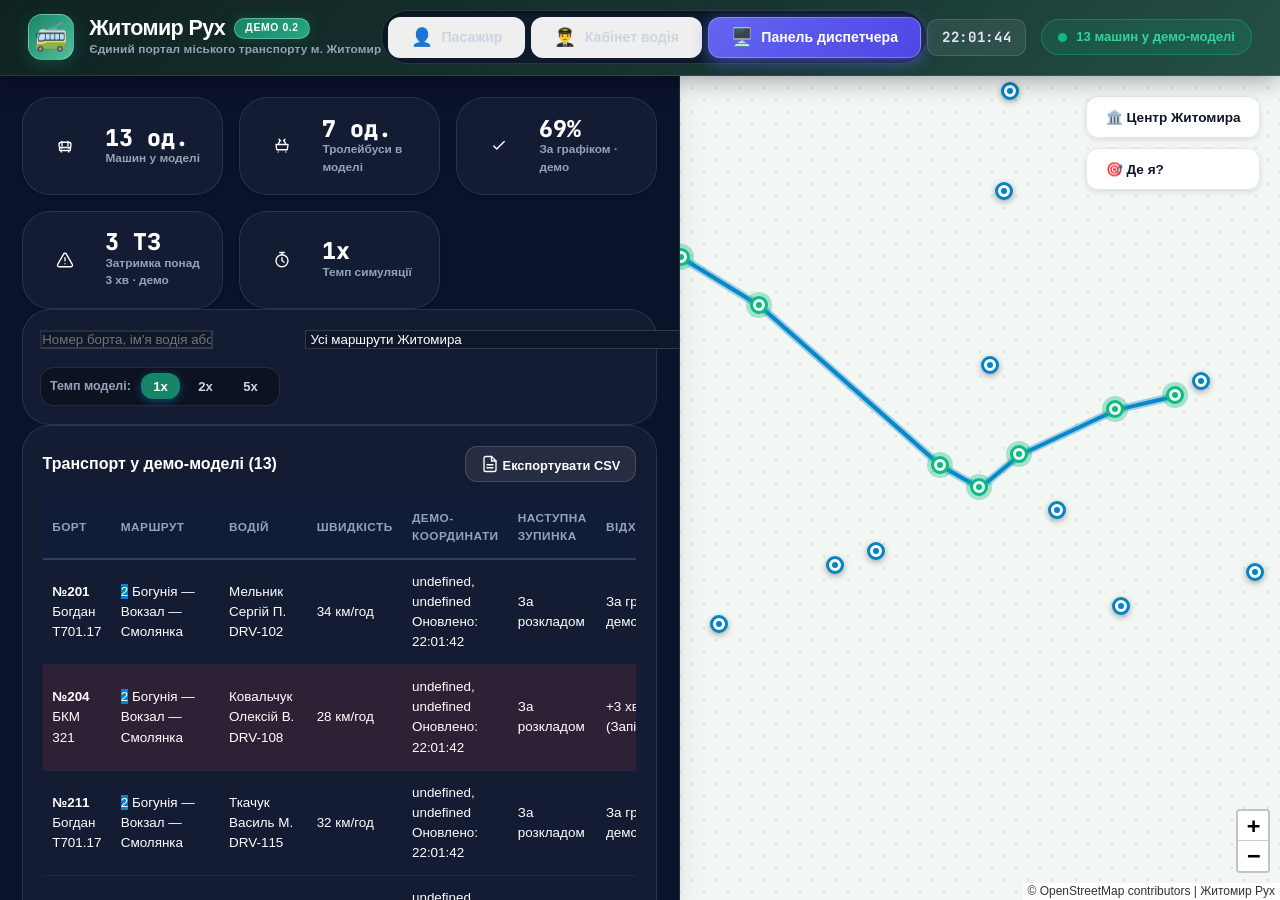
==== commit 86029e13: "Use verified Zhytomyr fares and timetable sources" ====
--- a/dispatcher.html
+++ b/dispatcher.html
@@ -115,6 +115,6 @@
   <script src="assets/leaflet.js"></script>
 
   <!-- Головний єдиний бандл додатку -->
-  <script src="js/bundle.js"></script>
+  <script src="js/bundle.js?v=0.2.4"></script>
 </body>
 </html>
--- a/css/styles.css
+++ b/css/styles.css
@@ -3,24 +3,22 @@
    Сучасний муніципальний веб-сервіс європейського рівня
    ========================================================================== */
 
-@import url('https://fonts.googleapis.com/css2?family=Plus+Jakarta+Sans:wght@400;500;600;700;800;900&family=JetBrains+Mono:wght@400;500;600;700;800&display=swap');
-
 :root {
   /* Палітра міського електротранспорту */
-  --primary-50: #f0f9ff;
-  --primary-100: #e0f2fe;
-  --primary-200: #bae6fd;
-  --primary-300: #7dd3fc;
-  --primary-400: #38bdf8;
-  --primary-500: #0ea5e9;
-  --primary-600: #0284c7;
-  --primary-700: #0369a1;
-  --primary-800: #075985;
-  --primary-900: #0c4a6e;
-  --primary-glow: rgba(2, 132, 199, 0.35);
+  --primary-50: #effaf6;
+  --primary-100: #d8f3e8;
+  --primary-200: #b4e8d2;
+  --primary-300: #83d7b8;
+  --primary-400: #50c29a;
+  --primary-500: #26a77f;
+  --primary-600: #168568;
+  --primary-700: #126b56;
+  --primary-800: #125545;
+  --primary-900: #104638;
+  --primary-glow: rgba(22, 133, 104, 0.3);
 
   /* Тематичні кольори транспорту */
-  --color-trolley: #0284c7;
+  --color-trolley: #168568;
   --color-bus: #10b981;
   --color-orange: #f97316;
   --color-purple: #8b5cf6;
@@ -50,12 +48,12 @@
   --info-border: #bfdbfe;
 
   /* Темна та світла основа */
-  --bg-deep: #070d19;
-  --bg-header: #0b132b;
-  --bg-surface-dark: #111d38;
-  --bg-card-dark: #162447;
+  --bg-deep: #102321;
+  --bg-header: #173431;
+  --bg-surface-dark: #1d403b;
+  --bg-card-dark: #27524a;
   
-  --bg-app: #f4f6fa;
+  --bg-app: #f3f7f4;
   --bg-card: #ffffff;
   --bg-subtle: #f8fafc;
 
@@ -67,7 +65,7 @@
 
   --border-subtle: #e2e8f0;
   --border-strong: #cbd5e1;
-  --border-focus: #0284c7;
+  --border-focus: #168568;
 
   /* Закруглення */
   --radius-xs: 6px;
@@ -85,7 +83,7 @@
   --shadow-glow: 0 0 20px var(--primary-glow);
 
   /* Шрифти */
-  --font-sans: 'Plus Jakarta Sans', -apple-system, BlinkMacSystemFont, 'Segoe UI', Roboto, sans-serif;
+  --font-sans: 'Manrope', -apple-system, BlinkMacSystemFont, 'Segoe UI', Roboto, sans-serif;
   --font-mono: 'JetBrains Mono', ui-monospace, Menlo, Monaco, Consolas, monospace;
 
   --transition-fast: 0.15s cubic-bezier(0.4, 0, 0.2, 1);
@@ -114,6 +112,11 @@
   -webkit-font-smoothing: antialiased;
 }
 
+.app-main-layout {
+  flex: 1;
+  min-height: 0;
+}
+
 a {
   color: inherit;
   text-decoration: none;
@@ -123,12 +126,23 @@
   font-family: inherit;
 }
 
+button {
+  -webkit-tap-highlight-color: transparent;
+}
+
+button:focus-visible,
+input:focus-visible,
+select:focus-visible {
+  outline: 3px solid rgba(38, 167, 127, 0.4);
+  outline-offset: 2px;
+}
+
 /* ==========================================================================
    ПРЕМІУМ ШАПКА ТА НАВІГАЦІЯ 3-Х СТОРІНОК
    ========================================================================== */
 
 .app-header {
-  background: linear-gradient(135deg, #070d19 0%, #0b132b 50%, #111d38 100%);
+  background: linear-gradient(135deg, #102321 0%, #173431 55%, #245047 100%);
   color: #ffffff;
   padding: 0.65rem 1.75rem;
   display: flex;
@@ -159,15 +173,55 @@
 .brand-logo-icon {
   width: 46px;
   height: 46px;
-  background: linear-gradient(135deg, #0284c7 0%, #00b4d8 100%);
+  background: linear-gradient(135deg, #168568 0%, #50c29a 100%);
   border-radius: var(--radius-md);
   display: flex;
   align-items: center;
   justify-content: center;
   font-size: 1.7rem;
-  box-shadow: 0 4px 16px rgba(2, 132, 199, 0.5);
+  box-shadow: 0 4px 16px rgba(22, 133, 104, 0.35);
   border: 1px solid rgba(255, 255, 255, 0.25);
   flex-shrink: 0;
+}
+
+.brand-logo-icon svg,
+.role-icon svg {
+  width: 1.2em;
+  height: 1.2em;
+  fill: none;
+  stroke: currentColor;
+  stroke-width: 1.8;
+  stroke-linecap: round;
+  stroke-linejoin: round;
+}
+
+.brand-logo-icon svg {
+  width: 30px;
+  height: 30px;
+  color: #fff;
+}
+
+.role-icon svg {
+  display: block;
+  width: 19px;
+  height: 19px;
+  color: currentColor;
+}
+
+.ui-icon {
+  display: inline-block;
+  flex: 0 0 auto;
+  width: 18px;
+  height: 18px;
+  vertical-align: -0.2em;
+}
+
+.ui-icon:not(.no-stroke) {
+  fill: none;
+  stroke: currentColor;
+  stroke-width: 1.8;
+  stroke-linecap: round;
+  stroke-linejoin: round;
 }
 
 .brand-title-wrap {
@@ -188,13 +242,13 @@
 
 .live-pill {
   font-size: 0.65rem;
-  background: linear-gradient(135deg, #0284c7, #0ea5e9);
+  background: linear-gradient(135deg, #168568, #26a77f);
   padding: 0.2rem 0.65rem;
   border-radius: var(--radius-full);
   font-weight: 800;
   text-transform: uppercase;
   letter-spacing: 0.06em;
-  box-shadow: 0 0 12px rgba(2, 132, 199, 0.6);
+  box-shadow: 0 0 12px rgba(22, 133, 104, 0.35);
   border: 1px solid rgba(255, 255, 255, 0.3);
 }
 
@@ -237,9 +291,9 @@
 }
 
 .role-nav-link.active {
-  background: linear-gradient(135deg, #0284c7 0%, #0369a1 100%);
+  background: linear-gradient(135deg, #168568 0%, #126b56 100%);
   color: #ffffff;
-  box-shadow: 0 4px 15px rgba(2, 132, 199, 0.6);
+  box-shadow: 0 4px 15px rgba(22, 133, 104, 0.35);
   border-color: rgba(255, 255, 255, 0.25);
 }
 
@@ -388,6 +442,12 @@
 
 .nav-tab-btn .tab-icon {
   font-size: 1.25rem;
+  line-height: 1;
+}
+
+.nav-tab-btn .ui-icon {
+  width: 20px;
+  height: 20px;
 }
 
 .nav-tab-btn:hover {
@@ -477,6 +537,9 @@
 }
 
 .filter-pill {
+  display: inline-flex;
+  align-items: center;
+  gap: 0.4rem;
   padding: 0.45rem 1rem;
   background: #f1f5f9;
   border: 1px solid var(--border-subtle);
@@ -705,6 +768,32 @@
   font-weight: 800;
   color: var(--text-main);
   font-size: 0.92rem;
+}
+
+.verified-data-link {
+  color: var(--primary-700);
+  text-decoration: underline;
+  text-underline-offset: 2px;
+}
+
+.route-data-notice {
+  margin-top: 0.75rem;
+  padding: 0.75rem 0.9rem;
+  border: 1px solid #ead8ad;
+  border-radius: var(--radius-md);
+  background: #fff9e9;
+  color: #70531b;
+  font-size: 0.78rem;
+  line-height: 1.5;
+}
+
+.route-data-notice a {
+  display: inline-block;
+  margin-left: 0.25rem;
+  color: #075c49;
+  font-weight: 800;
+  text-decoration: underline;
+  text-underline-offset: 2px;
 }
 
 .text-emerald {
@@ -857,7 +946,7 @@
 
 /* Цифрове табло прибуття на зупинці (LED Airport style) */
 .live-stop-card {
-  background: linear-gradient(135deg, #0b132b 0%, #111d38 100%);
+  background: linear-gradient(135deg, #173431 0%, #245047 100%);
   color: #ffffff;
   border-radius: var(--radius-xl);
   padding: 1.45rem;
@@ -1235,7 +1324,7 @@
 
 .dispatcher-kpi-bar {
   display: grid;
-  grid-template-columns: repeat(5, 1fr);
+  grid-template-columns: repeat(3, minmax(0, 1fr));
   gap: 0.95rem;
 }
 
@@ -1440,9 +1529,9 @@
   flex: 1;
   position: relative;
   background: #e2e8f0;
-  background-image: 
-    radial-gradient(#cbd5e1 1.2px, transparent 1.2px),
-    radial-gradient(#cbd5e1 1.2px, #f1f5f9 1.2px);
+  background-image:
+    radial-gradient(#d5e3db 1.2px, transparent 1.2px),
+    radial-gradient(#d5e3db 1.2px, #f3f7f4 1.2px);
   background-size: 24px 24px;
   background-position: 0 0, 12px 12px;
 }
@@ -1461,6 +1550,23 @@
   display: flex;
   flex-direction: column;
   gap: 0.65rem;
+}
+
+.map-data-badge {
+  position: absolute;
+  z-index: 500;
+  top: 0.75rem;
+  left: 0.75rem;
+  max-width: calc(100% - 1.5rem);
+  padding: 0.45rem 0.7rem;
+  border: 1px solid rgba(255, 255, 255, 0.78);
+  border-radius: 999px;
+  background: rgba(255, 249, 233, 0.95);
+  color: #70531b;
+  font-size: 0.7rem;
+  font-weight: 800;
+  box-shadow: 0 2px 10px rgba(0, 0, 0, 0.13);
+  pointer-events: none;
 }
 
 .btn-map-control {
@@ -1480,12 +1586,76 @@
   transition: all var(--transition-fast);
 }
 
+.btn-map-control > span {
+  display: inline-flex;
+  align-items: center;
+  gap: 0.5rem;
+}
+
 .btn-map-control:hover {
   background: #ffffff;
   border-color: var(--primary-600);
   color: var(--primary-600);
   transform: translateY(-2px);
   box-shadow: var(--shadow-lg);
+}
+
+/* Узгоджені стани та форма інтерактивних кнопок */
+.role-nav-link,
+.filter-pill,
+.route-chip,
+.btn-star-fav,
+.btn-shift-toggle,
+.btn-announce-stop,
+.btn-sim-speed,
+.btn-sm-action,
+.btn-table-action,
+.btn-map-control,
+.btn-calculate-route,
+.btn-swap {
+  border-radius: 12px;
+  font-weight: 750;
+  transition: background-color var(--transition-fast), color var(--transition-fast),
+    border-color var(--transition-fast), box-shadow var(--transition-fast), transform var(--transition-fast);
+}
+
+.role-nav-link,
+.btn-star-fav,
+.btn-shift-toggle,
+.btn-announce-stop,
+.btn-sm-action,
+.btn-calculate-route,
+.btn-swap,
+.btn-map-control {
+  box-shadow: 0 2px 5px rgba(16, 35, 33, 0.12);
+}
+
+.role-nav-link:hover,
+.filter-pill:hover,
+.route-chip:hover,
+.btn-star-fav:hover,
+.btn-shift-toggle:hover,
+.btn-announce-stop:hover,
+.btn-sm-action:hover,
+.btn-table-action:hover,
+.btn-map-control:hover,
+.btn-calculate-route:hover,
+.btn-swap:hover {
+  transform: translateY(-1px);
+}
+
+.role-nav-link:active,
+.filter-pill:active,
+.route-chip:active,
+.btn-star-fav:active,
+.btn-shift-toggle:active,
+.btn-announce-stop:active,
+.btn-sm-action:active,
+.btn-table-action:active,
+.btn-map-control:active,
+.btn-calculate-route:active,
+.btn-swap:active {
+  transform: translateY(0);
 }
 
 /* Маркери ТЗ */
@@ -1599,20 +1769,25 @@
     display: none;
   }
 
-  .passenger-layout, .driver-layout, .dispatcher-layout {
+  .page-view.active-page {
     flex-direction: column-reverse;
+    min-height: 0;
   }
 
   .passenger-sidebar, .driver-sidebar, .dispatcher-sidebar {
     width: 100% !important;
     max-width: 100% !important;
-    height: 54vh;
+    height: auto;
+    min-height: 0;
+    flex: 1 1 0;
     border-right: none;
     border-top: 2px solid var(--border-subtle);
   }
 
   .map-viewport-container {
-    height: 46vh;
+    flex: 0 0 38%;
+    min-height: 210px;
+    width: 100%;
   }
 
   .dispatcher-kpi-bar {
@@ -1626,8 +1801,437 @@
 }
 
 @media (max-width: 640px) {
+  body {
+    height: auto;
+    min-height: 100dvh;
+    overflow-x: hidden;
+    overflow-y: auto;
+  }
+
+  .app-main-layout {
+    flex: 0 0 auto;
+    min-height: 0;
+    overflow: visible;
+  }
+
+  .page-view.active-page {
+    height: auto;
+    min-height: 0;
+    overflow: visible;
+    flex: 0 0 auto;
+  }
+
+  .passenger-sidebar,
+  .driver-sidebar,
+  .dispatcher-sidebar {
+    flex: 0 0 auto;
+    height: auto;
+    min-height: 0;
+    overflow: visible;
+  }
+
+  .map-viewport-container {
+    flex: 0 0 auto;
+    height: clamp(200px, 30dvh, 280px);
+    min-height: 200px;
+  }
+
+  .app-header {
+    gap: 0.65rem;
+    padding: 0.6rem 0.75rem;
+  }
+
+  .brand-link {
+    gap: 0.6rem;
+  }
+
+  .brand-logo-icon {
+    width: 40px;
+    height: 40px;
+    font-size: 1.4rem;
+  }
+
+  .brand-tagline {
+    display: none;
+  }
+
+  .role-nav-container {
+    width: 100%;
+    justify-content: space-between;
+    gap: 0.2rem;
+    padding: 0.25rem;
+  }
+
   .role-nav-link {
-    padding: 0.45rem 0.85rem;
-    font-size: 0.8rem;
-  }
-}
+    flex: 1 1 0;
+    justify-content: center;
+    gap: 0.35rem;
+    padding: 0.5rem 0.35rem;
+    font-size: 0.72rem;
+    white-space: nowrap;
+  }
+
+  .role-icon {
+    font-size: 0.95rem;
+  }
+
+  .map-floating-toolbar {
+    top: 0.65rem;
+    right: 0.65rem;
+    gap: 0.4rem;
+  }
+
+  .btn-map-control {
+    padding: 0.55rem 0.7rem;
+    font-size: 0.74rem;
+  }
+
+  .passenger-tab-body {
+    padding: 0.85rem;
+    gap: 1rem;
+  }
+
+  .passenger-tabs-nav {
+    overflow-x: auto;
+  }
+
+  .nav-tab-btn {
+    min-width: 68px;
+    padding: 0.65rem 0.2rem;
+    font-size: 0.68rem;
+  }
+
+  .live-stop-card {
+    padding: 1rem;
+    border-radius: var(--radius-lg);
+  }
+
+  .dispatcher-kpi-bar {
+    grid-template-columns: repeat(2, minmax(0, 1fr));
+  }
+
+  .dispatcher-split-grid {
+    grid-template-columns: 1fr;
+  }
+}
+
+/* Trip planner and saved items */
+.planner-tab-content,
+.favorites-tab-content { display: grid; gap: 1rem; padding: 1rem; }
+.planner-card,
+.fav-section,
+.favorites-heading,
+.trip-results-card {
+  border: 1px solid #e4ebe6;
+  border-radius: 18px;
+  background: #fff;
+  box-shadow: 0 8px 24px rgba(26, 57, 44, .055);
+}
+.planner-card { padding: 1.2rem; background: linear-gradient(135deg, #f4f8f5 0%, #fff 72%); }
+.planner-heading { display: flex; align-items: center; gap: .75rem; }
+.planner-heading-icon,
+.favorites-empty-icon { display: grid; place-items: center; width: 44px; height: 44px; flex: none; border-radius: 14px; color: #147b61; background: #e6f4ee; }
+.planner-title { margin: .12rem 0 0; color: #173c32; font-size: 1.2rem; }
+.planner-intro { margin: .75rem 0 1.1rem; max-width: 40rem; color: #687970; font-size: .88rem; line-height: 1.55; }
+.planner-demo-note { margin: -.55rem 0 1rem; color: #718178; font-size: .72rem; line-height: 1.45; }
+.planner-form { display: grid; grid-template-columns: minmax(0, 1fr) auto minmax(0, 1fr); align-items: end; gap: .75rem; padding: 1rem; border: 1px solid #e7eee9; border-radius: 15px; background: rgba(255,255,255,.86); }
+.planner-input-group { display: grid; gap: .45rem; min-width: 0; }
+.planner-input-group label { color: #465c52; font-size: .78rem; font-weight: 700; }
+.planner-input-group .zt-select { width: 100%; min-height: 44px; border: 1px solid #dce6df; border-radius: 10px; background: #fff; color: #244337; padding: 0 .75rem; }
+.planner-swap-btn-row { display: flex; justify-content: center; }
+.btn-swap { display: inline-flex; align-items: center; justify-content: center; gap: .4rem; min-height: 40px; border: 1px solid #d9e9df; border-radius: 10px; padding: 0 .75rem; color: #147b61; background: #f2f8f4; font-weight: 700; cursor: pointer; }
+.btn-swap:hover { background: #e6f4ee; }
+.btn-calculate-route { grid-column: 1 / -1; display: inline-flex; align-items: center; justify-content: center; gap: .5rem; min-height: 46px; border: 0; border-radius: 11px; color: #fff; background: #147b61; font-weight: 750; cursor: pointer; transition: background .18s, transform .18s; }
+.btn-calculate-route:hover { background: #0f644f; transform: translateY(-1px); }
+.planner-results { min-width: 0; }
+.trip-results-card { padding: 1rem; }
+.trip-results-card .results-header { display: flex; align-items: center; justify-content: space-between; gap: .7rem; margin-bottom: .8rem; }
+.trip-results-card .results-header h4 { margin: 0; color: #244337; }
+.trip-variant-card { border: 1px solid #e6ece8; border-radius: 13px; padding: .9rem; background: #fbfdfb; }
+.trip-variant-card.recommended { border-color: #cde8da; background: linear-gradient(135deg, #f1f8f3, #fff); }
+.variant-top { display: flex; align-items: center; gap: .75rem; }
+.variant-time { margin-left: auto; text-align: right; }
+.variant-details { display: grid; gap: .55rem; margin-top: .8rem; color: #52665b; font-size: .84rem; }
+.variant-actions { margin-top: .8rem; }
+.btn-show-on-map { border: 1px solid #d2e8dc; border-radius: 9px; padding: .55rem .75rem; color: #147b61; background: #fff; font-weight: 700; cursor: pointer; }
+.transfer-legs { display: grid; gap: .5rem; margin: .8rem 0; }
+.transfer-leg { display: flex; align-items: center; gap: .65rem; }
+.transfer-leg > span:last-child { display: grid; gap: .12rem; }
+.transfer-leg strong { color: #28473a; font-size: .82rem; }
+.transfer-leg small { color: #708078; font-size: .76rem; }
+.planner-no-route { display: grid; gap: .4rem; border: 1px dashed #d7e5dc; border-radius: 12px; padding: 1rem; color: #52665b; background: #fbfdfb; }
+.planner-no-route strong { color: #355447; }
+.favorites-heading { display: flex; align-items: center; justify-content: space-between; gap: 1rem; padding: 1.1rem 1.2rem; background: linear-gradient(110deg, #f1f8f3, #fff 75%); }
+.favorites-heading h3 { margin: .15rem 0; color: #173c32; }
+.favorites-heading p { margin: 0; color: #687970; font-size: .86rem; }
+.favorites-total,.fav-count { border-radius: 999px; padding: .35rem .65rem; color: #147b61; background: #e6f4ee; font-size: .75rem; font-weight: 750; white-space: nowrap; }
+.fav-section { padding: 1rem; }
+.fav-section h3 { display: flex; align-items: center; gap: .5rem; margin: 0 0 .85rem; color: #244337; font-size: 1rem; }
+.fav-section h3 .ui-icon { color: #147b61; }
+.fav-routes-grid,.fav-stops-list { display: grid; grid-template-columns: repeat(auto-fit, minmax(min(100%, 250px), 1fr)); gap: .65rem; }
+.fav-route-item,.fav-stop-item { display: flex; align-items: center; gap: .75rem; min-width: 0; border: 1px solid #e7eee9; border-radius: 13px; padding: .75rem; background: #fbfdfb; transition: border-color .18s, transform .18s, box-shadow .18s; }
+.fav-route-item { cursor: pointer; }
+.fav-route-item:hover,.fav-stop-item:hover { border-color: #b8dcc8; transform: translateY(-1px); box-shadow: 0 5px 16px rgba(26,57,44,.06); }
+.fav-route-desc { display: grid; gap: .2rem; min-width: 0; }
+.fav-route-desc strong,.fav-stop-item strong { color: #28473a; font-size: .84rem; }
+.fav-route-desc span,.fav-stop-item .text-muted { color: #708078; font-size: .76rem; line-height: 1.4; }
+.fav-stop-item > div:first-child { display: grid; gap: .2rem; min-width: 0; }
+.fav-actions { display: flex; align-items: center; gap: .4rem; margin-left: auto; }
+.btn-view-stop { border: 1px solid #d3e7dc; border-radius: 8px; padding: .45rem .6rem; color: #147b61; background: #fff; font-size: .76rem; font-weight: 700; white-space: nowrap; cursor: pointer; }
+.btn-remove-fav { display: grid; place-items: center; width: 34px; height: 34px; flex: none; border: 1px solid #f0e1df; border-radius: 9px; color: #a75c51; background: #fff; cursor: pointer; }
+.btn-remove-fav:hover { background: #fff5f3; }
+.favorites-empty { display: grid; justify-items: start; gap: .4rem; padding: 1rem; border: 1px dashed #d7e5dc; border-radius: 13px; background: #fbfdfb; }
+.favorites-empty-icon { width: 38px; height: 38px; border-radius: 12px; }
+.favorites-empty strong { color: #355447; font-size: .87rem; }
+.favorites-empty > span:last-child { color: #708078; font-size: .8rem; line-height: 1.5; }
+@media (max-width: 640px) {
+  .planner-tab-content,.favorites-tab-content { padding: .65rem; }
+  .planner-form { grid-template-columns: 1fr; }
+  .planner-swap-btn-row { justify-content: flex-start; }
+  .btn-calculate-route { grid-column: auto; }
+  .favorites-heading { align-items: flex-start; }
+  .fav-actions { flex-wrap: wrap; }
+}
+
+/* Розклад: зрозумілі часові блоки та відмінне оформлення вихідних */
+.schedule-tab-content {
+  display: flex;
+  flex-direction: column;
+  gap: 1rem;
+}
+
+.schedule-header-card,
+.schedule-grid-box,
+.schedule-weekend-card {
+  border: 1px solid #e2ebe5;
+  border-radius: 18px;
+  background: #fff;
+  box-shadow: 0 5px 18px rgba(20, 50, 40, 0.055);
+}
+
+.schedule-header-card {
+  padding: 1.2rem;
+  background: linear-gradient(135deg, #fff 0%, #f1f8f4 100%);
+}
+
+.sched-top-row {
+  display: flex;
+  align-items: center;
+  gap: 0.9rem;
+}
+
+.sched-top-row > div {
+  min-width: 0;
+}
+
+.sched-top-row h3 {
+  margin: 0.2rem 0;
+  color: #183c32;
+  font-size: 1.1rem;
+  line-height: 1.35;
+}
+
+.schedule-eyebrow {
+  color: #558172;
+  font-size: 0.66rem;
+  font-weight: 800;
+  letter-spacing: 0.09em;
+}
+
+.schedule-disclaimer {
+  margin: 0.2rem 0 0;
+  color: #718078;
+  font-size: 0.75rem;
+  line-height: 1.45;
+}
+
+.official-schedule-cta {
+  display: block;
+  padding: 1rem 1.1rem;
+  border-radius: 14px;
+  background: var(--primary-700);
+  color: #fff;
+  font-weight: 800;
+  text-align: center;
+  text-decoration: none;
+}
+
+.official-schedule-cta:hover,
+.official-schedule-cta:focus-visible {
+  background: var(--primary-800);
+  color: #fff;
+}
+
+.sched-kpis {
+  display: grid;
+  grid-template-columns: repeat(4, minmax(0, 1fr));
+  gap: 0.55rem;
+  margin-top: 1rem;
+}
+
+.sched-kpis .kpi-box {
+  display: flex;
+  flex-direction: column;
+  gap: 0.2rem;
+  min-width: 0;
+  padding: 0.7rem;
+  border: 1px solid #e1ece5;
+  border-radius: 12px;
+  background: rgba(255, 255, 255, 0.82);
+}
+
+.sched-kpis .kpi-num {
+  color: #176b54;
+  font-family: var(--font-mono);
+  font-size: 1.05rem;
+  font-weight: 800;
+}
+
+.sched-kpis .kpi-lbl {
+  color: #718078;
+  font-size: 0.68rem;
+  line-height: 1.3;
+}
+
+.schedule-grid-box,
+.schedule-weekend-card {
+  padding: 1rem;
+}
+
+.sched-box-title {
+  display: flex;
+  align-items: flex-start;
+  justify-content: space-between;
+  gap: 0.75rem;
+  margin-bottom: 0.85rem;
+}
+
+.sched-box-title h4 {
+  margin-top: 0.2rem;
+  color: #183c32;
+  font-size: 0.95rem;
+  line-height: 1.35;
+}
+
+.badge-weekday,
+.badge-weekend {
+  flex: 0 0 auto;
+  border-radius: 999px;
+  padding: 0.35rem 0.65rem;
+  font-size: 0.68rem;
+  font-weight: 800;
+}
+
+.badge-weekday {
+  background: #e4f4eb;
+  color: #176b54;
+}
+
+.badge-weekend {
+  background: #fff3df;
+  color: #94621c;
+}
+
+.departure-hours-grid {
+  display: grid;
+  grid-template-columns: repeat(2, minmax(0, 1fr));
+  gap: 0.45rem;
+}
+
+.hour-row {
+  display: flex;
+  align-items: flex-start;
+  gap: 0.6rem;
+  min-width: 0;
+  padding: 0.55rem 0.6rem;
+  border: 1px solid #edf1ee;
+  border-radius: 10px;
+  background: #fbfdfb;
+}
+
+.hour-label {
+  flex: 0 0 2.5rem;
+  padding-top: 0.15rem;
+  color: #176b54;
+  font-family: var(--font-mono);
+  font-size: 0.76rem;
+  font-weight: 800;
+}
+
+.minute-pills {
+  display: flex;
+  flex-wrap: wrap;
+  gap: 0.3rem;
+}
+
+.min-tag {
+  border-radius: 6px;
+  padding: 0.18rem 0.38rem;
+  background: #eaf4ee;
+  color: #2e5144;
+  font-family: var(--font-mono);
+  font-size: 0.68rem;
+  font-weight: 700;
+}
+
+.weekend-schedule-grid {
+  display: grid;
+  grid-template-columns: repeat(4, minmax(0, 1fr));
+  gap: 0.5rem;
+}
+
+.weekend-time {
+  display: flex;
+  flex-direction: column;
+  gap: 0.3rem;
+  padding: 0.7rem;
+  border: 1px solid #f0e7d7;
+  border-radius: 11px;
+  background: #fffaf1;
+}
+
+.weekend-time span {
+  color: #89775b;
+  font-size: 0.66rem;
+  line-height: 1.3;
+}
+
+.weekend-time strong {
+  color: #684f2d;
+  font-family: var(--font-mono);
+  font-size: 0.95rem;
+}
+
+.schedule-empty-note {
+  margin: 0;
+  padding: 0.85rem;
+  border-radius: 10px;
+  background: #f4f8f5;
+  color: #66776d;
+  font-size: 0.8rem;
+  line-height: 1.5;
+}
+
+@media (max-width: 640px) {
+  .schedule-header-card,
+  .schedule-grid-box,
+  .schedule-weekend-card {
+    padding: 0.8rem;
+  }
+
+  .sched-kpis {
+    grid-template-columns: repeat(2, minmax(0, 1fr));
+  }
+
+  .departure-hours-grid {
+    grid-template-columns: 1fr;
+  }
+
+  .weekend-schedule-grid {
+    grid-template-columns: repeat(2, minmax(0, 1fr));
+  }
+
+  .sched-box-title {
+    flex-direction: column;
+  }
+}
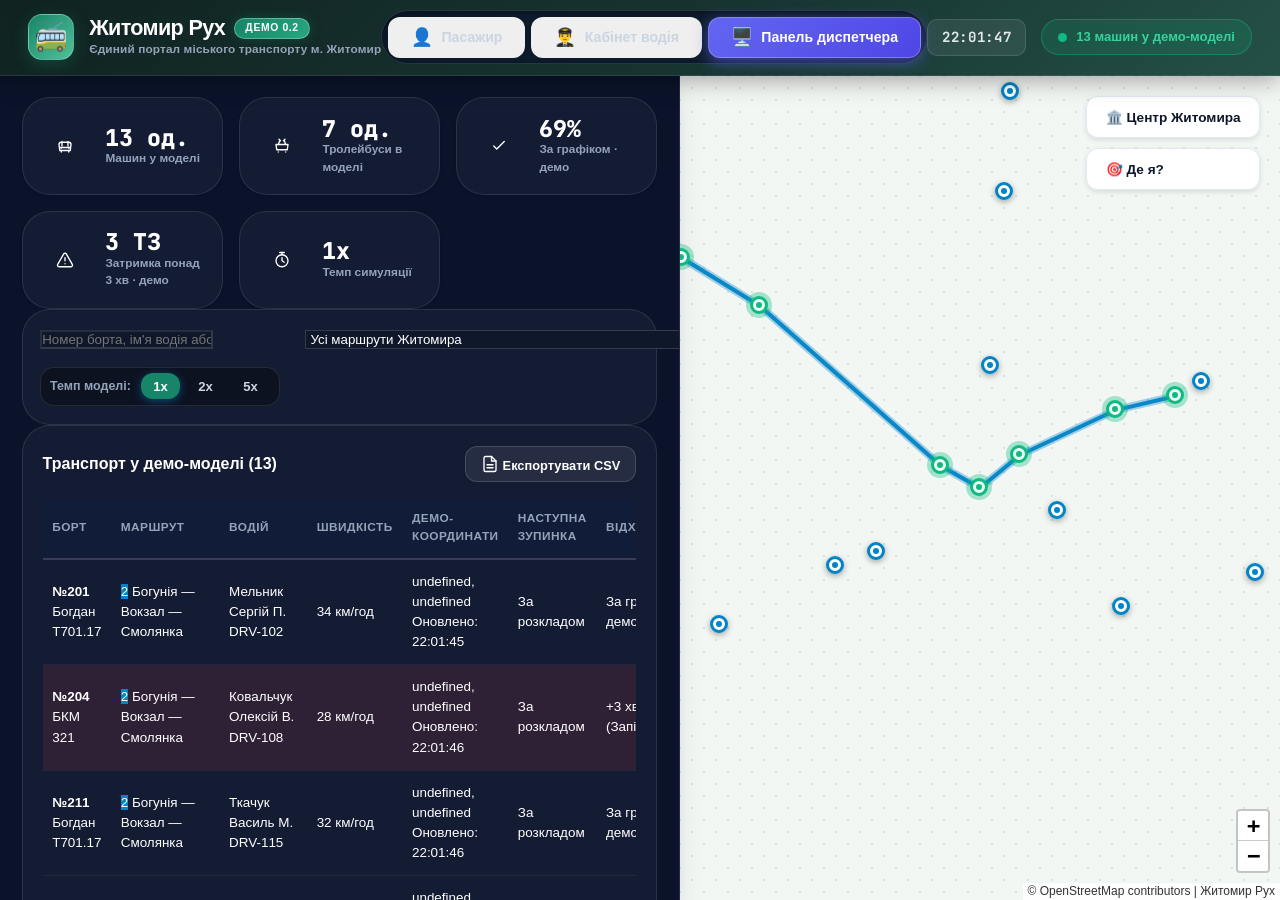
==== commit 6efbcecc: "Replace circular vehicle markers with transit icons" ====
--- a/dispatcher.html
+++ b/dispatcher.html
@@ -115,6 +115,6 @@
   <script src="assets/leaflet.js"></script>
 
   <!-- Головний єдиний бандл додатку -->
-  <script src="js/bundle.js?v=0.2.4"></script>
+  <script src="js/bundle.js?v=0.2.5"></script>
 </body>
 </html>
--- a/css/styles.css
+++ b/css/styles.css
@@ -1665,40 +1665,98 @@
 }
 
 .vehicle-marker-box {
-  width: 46px;
-  height: 46px;
-  border-radius: 50%;
-  background: var(--route-color, #0284c7);
-  color: #ffffff;
-  display: flex;
-  flex-direction: column;
+  width: 64px;
+  height: 54px;
+  color: #0f172a;
+  display: flex;
   align-items: center;
   justify-content: center;
-  box-shadow: 0 6px 16px rgba(0, 0, 0, 0.45);
-  border: 3px solid #ffffff;
   position: relative;
   transition: all 0.2s ease;
 }
 
+.vehicle-icon {
+  display: block;
+  width: 64px;
+  height: 46px;
+  overflow: visible;
+  filter: drop-shadow(0 3px 4px rgba(15, 23, 42, 0.45));
+}
+
+.vehicle-body {
+  fill: var(--route-color, #0284c7);
+  stroke: #ffffff;
+  stroke-width: 2;
+}
+
+.vehicle-route-sign {
+  fill: #fff4c2;
+  stroke: #263445;
+  stroke-width: 0.8;
+}
+
+.vehicle-window {
+  fill: #d9f1f8;
+  stroke: #263445;
+  stroke-width: 0.8;
+}
+
+.vehicle-bumper {
+  fill: none;
+  stroke: #e2e8f0;
+  stroke-width: 2;
+  stroke-linecap: round;
+}
+
+.vehicle-wheel {
+  fill: #1e293b;
+  stroke: #ffffff;
+  stroke-width: 1;
+}
+
+.trolley-pole {
+  fill: none;
+  stroke: #1e293b;
+  stroke-width: 2;
+  stroke-linecap: round;
+}
+
 .vehicle-bearing-arrow {
   position: absolute;
-  top: -10px;
-  font-size: 12px;
+  top: -1px;
+  right: 4px;
+  z-index: 2;
+  font-size: 9px;
+  color: #102a43;
+  text-shadow: 0 1px 1px rgba(255, 255, 255, 0.9);
+  pointer-events: none;
+}
+
+.vehicle-badge-num {
+  position: absolute;
+  top: 10px;
+  left: 14px;
+  z-index: 1;
+  width: 19px;
+  color: #102a43;
+  font-size: 0.48rem;
+  font-weight: 950;
+  line-height: 8px;
+  text-align: center;
+  white-space: nowrap;
+}
+
+.vehicle-sub-board {
+  position: absolute;
+  right: 0;
+  bottom: 0;
+  padding: 1px 3px;
+  border: 1px solid #ffffff;
+  border-radius: 4px;
+  background: #102a43;
   color: #ffffff;
-  text-shadow: 0 2px 5px rgba(0, 0, 0, 0.8);
-  pointer-events: none;
-}
-
-.vehicle-badge-num {
-  font-size: 1rem;
-  font-weight: 900;
-  line-height: 1;
-}
-
-.vehicle-sub-board {
-  font-size: 0.62rem;
-  font-weight: 800;
-  opacity: 0.95;
+  font-size: 0.48rem;
+  font-weight: 800;
   line-height: 1;
 }
 
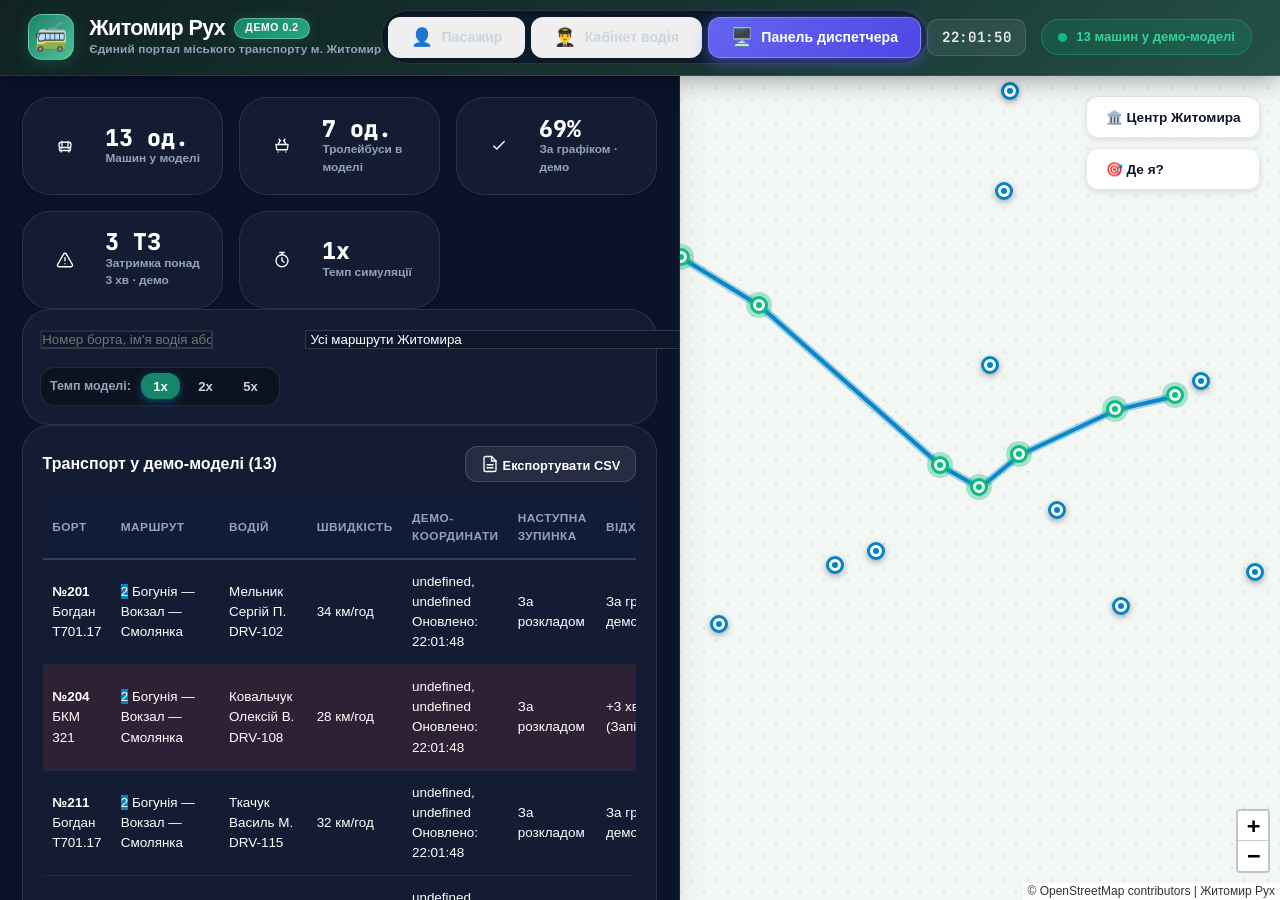
==== commit 1acabacf: "Add browser geolocation to map" ====
--- a/dispatcher.html
+++ b/dispatcher.html
@@ -73,6 +73,7 @@
         <!-- Спільна карта монтується сюди за замовчуванням -->
         <div id="shared-map-wrapper" style="width:100%;height:100%;position:relative;">
           <div id="leaflet-map"></div>
+          <div id="map-location-status" class="map-location-status" role="status" aria-live="polite" hidden></div>
           <div class="map-floating-toolbar">
             <button id="btn-map-center-city" class="btn-map-control" title="Центрувати на майдані Соборному">
               <span>🏛️ Центр Житомира</span>
@@ -115,6 +116,6 @@
   <script src="assets/leaflet.js"></script>
 
   <!-- Головний єдиний бандл додатку -->
-  <script src="js/bundle.js?v=0.2.5"></script>
+  <script src="js/bundle.js?v=0.2.6"></script>
 </body>
 </html>
--- a/css/styles.css
+++ b/css/styles.css
@@ -1567,6 +1567,39 @@
   font-weight: 800;
   box-shadow: 0 2px 10px rgba(0, 0, 0, 0.13);
   pointer-events: none;
+}
+
+.map-location-status {
+  position: absolute;
+  z-index: 520;
+  top: 3rem;
+  left: 0.75rem;
+  width: min(24rem, calc(100% - 1.5rem));
+  padding: 0.7rem 0.85rem;
+  border: 1px solid #bfdbfe;
+  border-radius: 12px;
+  background: rgba(239, 246, 255, 0.97);
+  color: #1e3a8a;
+  font-size: 0.78rem;
+  font-weight: 700;
+  line-height: 1.45;
+  box-shadow: 0 5px 18px rgba(15, 23, 42, 0.18);
+}
+
+.map-location-status[hidden] {
+  display: none;
+}
+
+.map-location-status[data-state="success"] {
+  border-color: #86efac;
+  background: rgba(240, 253, 244, 0.97);
+  color: #166534;
+}
+
+.map-location-status[data-state="error"] {
+  border-color: #fca5a5;
+  background: rgba(254, 242, 242, 0.98);
+  color: #991b1b;
 }
 
 .btn-map-control {
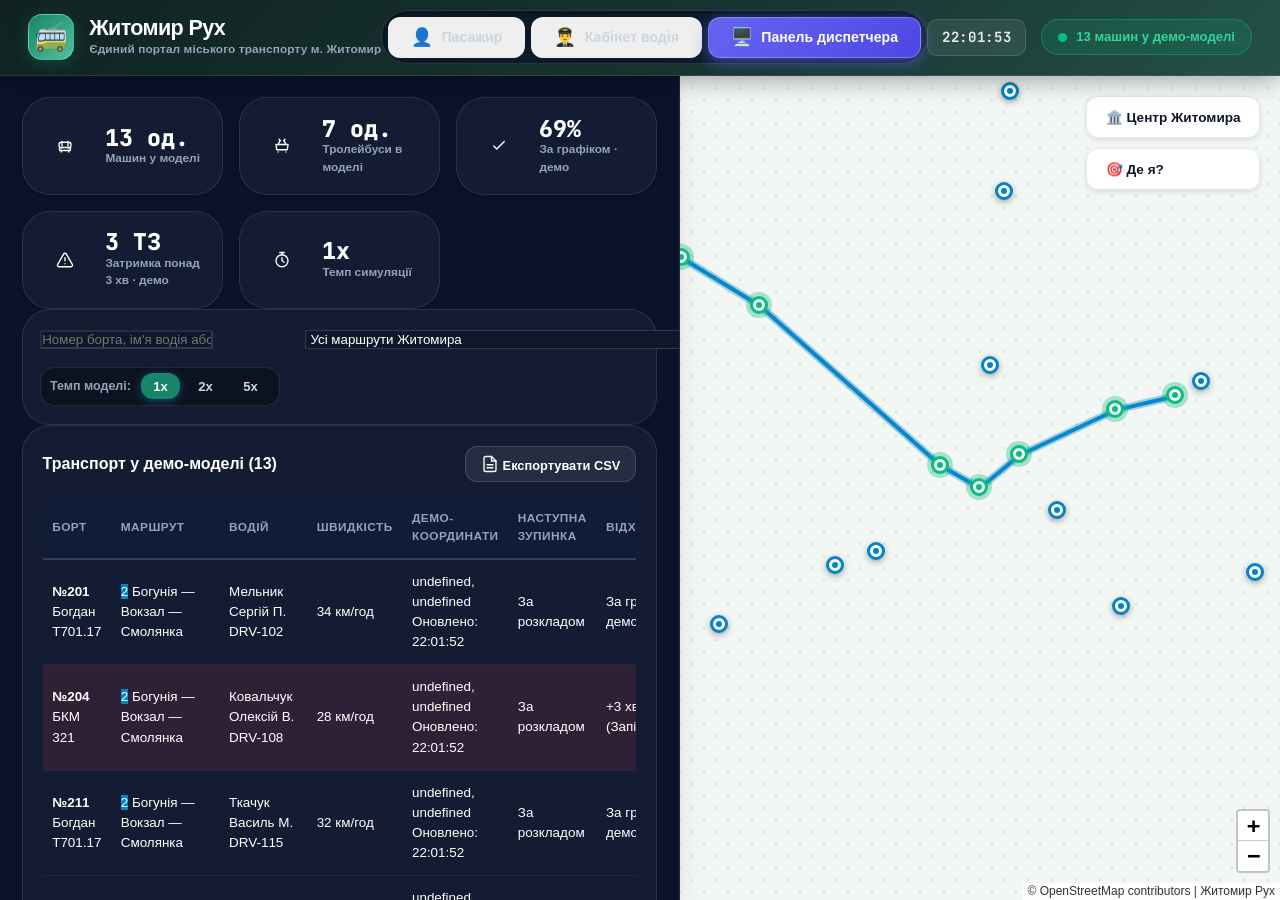
==== commit 6a517299: "Remove demo version badge" ====
--- a/dispatcher.html
+++ b/dispatcher.html
@@ -26,7 +26,6 @@
         <div class="brand-title-wrap">
           <h1 class="brand-title">
             Житомир Рух
-            <span class="live-pill">ДЕМО 0.2</span>
           </h1>
           <span class="brand-tagline">Єдиний портал міського транспорту м. Житомир</span>
         </div>
--- a/css/styles.css
+++ b/css/styles.css
@@ -284,6 +284,8 @@
   cursor: pointer;
   border: 1px solid transparent;
 }
+
+.role-nav-entry { text-decoration: none; white-space: nowrap; }
 
 .role-nav-link:hover {
   color: #ffffff;
@@ -2326,3 +2328,65 @@
     flex-direction: column;
   }
 }
+.staff-login-link {
+  display: inline-flex;
+  align-items: center;
+  justify-content: center;
+  min-height: 38px;
+  margin-left: 10px;
+  padding: 0 14px;
+  border: 1px solid var(--border-color, #dce3ea);
+  border-radius: 10px;
+  background: var(--surface, #fff);
+  color: var(--text-primary, #253449);
+  font: inherit;
+  font-size: 13px;
+  font-weight: 700;
+  text-decoration: none;
+  cursor: pointer;
+}
+
+.staff-login-link:hover { border-color: var(--accent, #3176d2); color: var(--accent, #3176d2); }
+.staff-login-link:disabled { opacity: .6; cursor: wait; }
+
+.staff-login-page {
+  min-height: 100vh;
+  display: grid;
+  place-items: center;
+  padding: 24px;
+  background: #f2f5f8;
+  color: #243247;
+  font-family: "Manrope", "Plus Jakarta Sans", sans-serif;
+}
+
+.staff-login-card {
+  width: min(100%, 440px);
+  padding: 36px;
+  border: 1px solid #e1e7ee;
+  border-radius: 22px;
+  background: #fff;
+  box-shadow: 0 20px 60px #23384e18;
+}
+
+.staff-login-brand { color: #243247; font-size: 18px; font-weight: 800; text-decoration: none; }
+.staff-login-eyebrow { margin: 30px 0 8px; color: #4379b9; font-size: 11px; font-weight: 800; letter-spacing: .13em; }
+.staff-login-card h1 { margin: 0; font-size: 28px; }
+.staff-login-description { margin: 10px 0 24px; color: #667487; font-size: 14px; line-height: 1.6; }
+.staff-login-card form { display: grid; gap: 10px; }
+.staff-login-card label { margin-top: 8px; font-size: 13px; font-weight: 700; }
+.staff-login-card input, .staff-login-card select {
+  width: 100%; min-height: 46px; padding: 0 12px; border: 1px solid #d6dee8; border-radius: 10px;
+  background: white; color: inherit; font: inherit;
+}
+.staff-login-card form button {
+  min-height: 48px; margin-top: 10px; border: 0; border-radius: 11px; background: #276bc0;
+  color: white; font: inherit; font-weight: 800; cursor: pointer;
+}
+.staff-login-card form button:disabled { opacity: .65; cursor: wait; }
+#staff-login-status { min-height: 22px; margin: 4px 0 0; color: #a33d35; font-size: 13px; }
+.staff-login-back { display: inline-block; margin-top: 18px; color: #4f6176; font-size: 13px; text-decoration: none; }
+
+@media (max-width: 700px) {
+  .staff-login-link { margin: 8px 0; }
+  .staff-login-card { padding: 26px 22px; }
+}
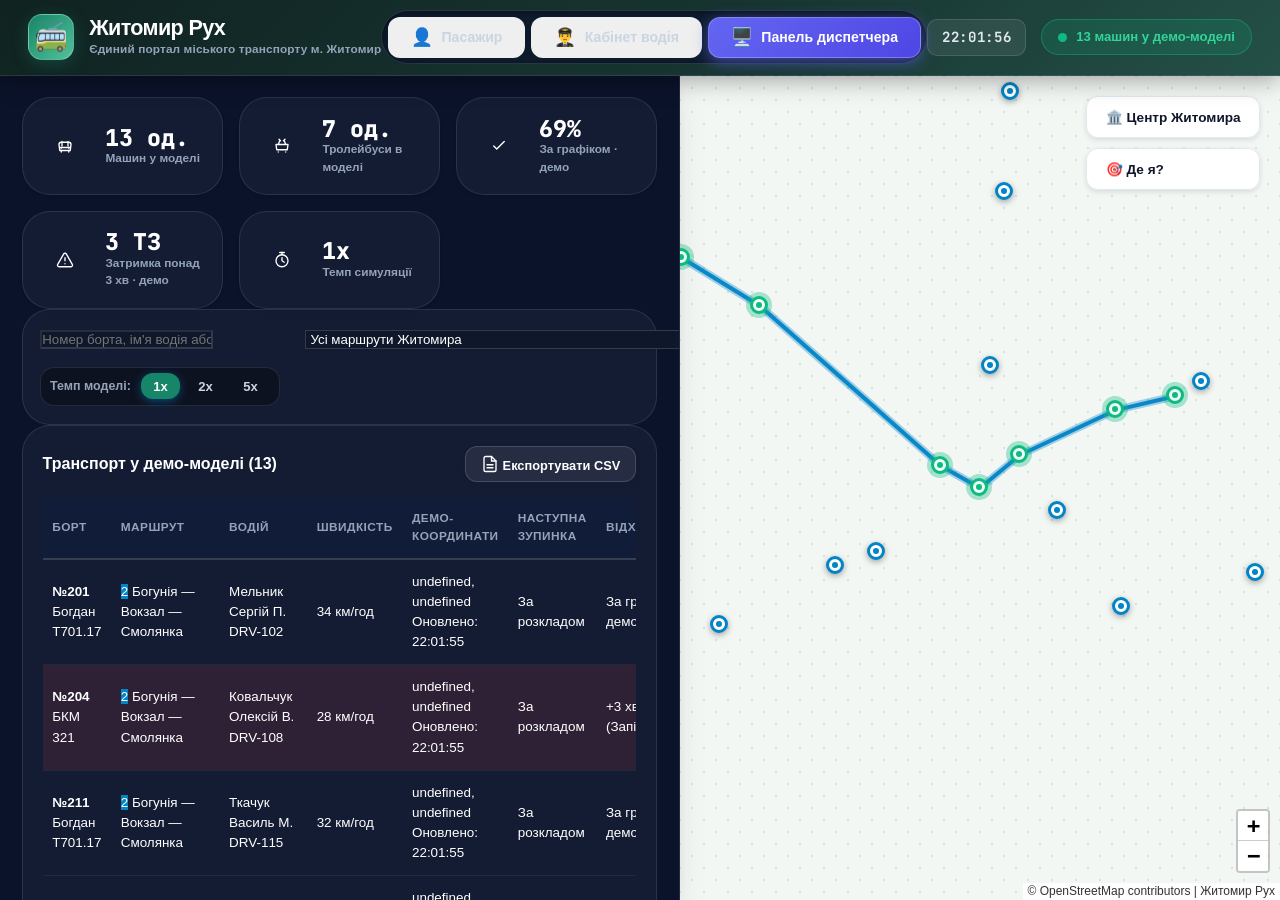
==== commit ac7c5dea: "Open staff login in modal dialog" ====
--- a/dispatcher.html
+++ b/dispatcher.html
@@ -115,6 +115,6 @@
   <script src="assets/leaflet.js"></script>
 
   <!-- Головний єдиний бандл додатку -->
-  <script src="js/bundle.js?v=0.2.6"></script>
+  <script src="js/bundle.js?v=0.2.7"></script>
 </body>
 </html>
--- a/css/styles.css
+++ b/css/styles.css
@@ -2390,3 +2390,45 @@
   .staff-login-link { margin: 8px 0; }
   .staff-login-card { padding: 26px 22px; }
 }
+.staff-nav-button {
+  appearance: none;
+  background: transparent;
+  font: inherit;
+  cursor: pointer;
+}
+
+.staff-auth-dialog {
+  width: min(430px, calc(100vw - 32px));
+  padding: 0;
+  border: 1px solid #dce4ec;
+  border-radius: 20px;
+  color: #243247;
+  background: #fff;
+  box-shadow: 0 24px 80px #08182b55;
+}
+
+.staff-auth-dialog::backdrop { background: #101a2bb8; backdrop-filter: blur(4px); }
+.staff-auth-form { position: relative; display: grid; gap: 10px; padding: 30px; }
+.staff-auth-close {
+  position: absolute; top: 13px; right: 15px; width: 36px; height: 36px; border: 0; border-radius: 50%;
+  background: #f0f3f6; color: #435266; font-size: 24px; cursor: pointer;
+}
+.staff-auth-eyebrow { margin: 0 38px 2px 0; color: #4379b9; font-size: 10px; font-weight: 800; letter-spacing: .11em; }
+.staff-auth-form h2 { margin: 0; font-size: 25px; }
+.staff-auth-role { margin: -4px 0 4px; color: #64748b; font-size: 14px; }
+.staff-auth-form label { margin-top: 6px; font-size: 13px; font-weight: 750; }
+.staff-auth-form input {
+  width: 100%; min-height: 46px; padding: 0 12px; border: 1px solid #d6dee8; border-radius: 10px;
+  color: inherit; background: #fff; font: inherit;
+}
+.staff-auth-status { min-height: 20px; margin: 0; color: #a33d35; font-size: 12px; }
+.staff-auth-submit {
+  min-height: 46px; border: 0; border-radius: 10px; background: #276bc0; color: #fff; font: inherit;
+  font-weight: 800; cursor: pointer;
+}
+.staff-auth-submit:disabled { opacity: .65; cursor: wait; }
+
+@media (max-width: 640px) {
+  .staff-auth-form { padding: 26px 22px; }
+  .staff-nav-button { flex: 1 1 0; justify-content: center; padding: .5rem .35rem; font-size: .72rem; }
+}
